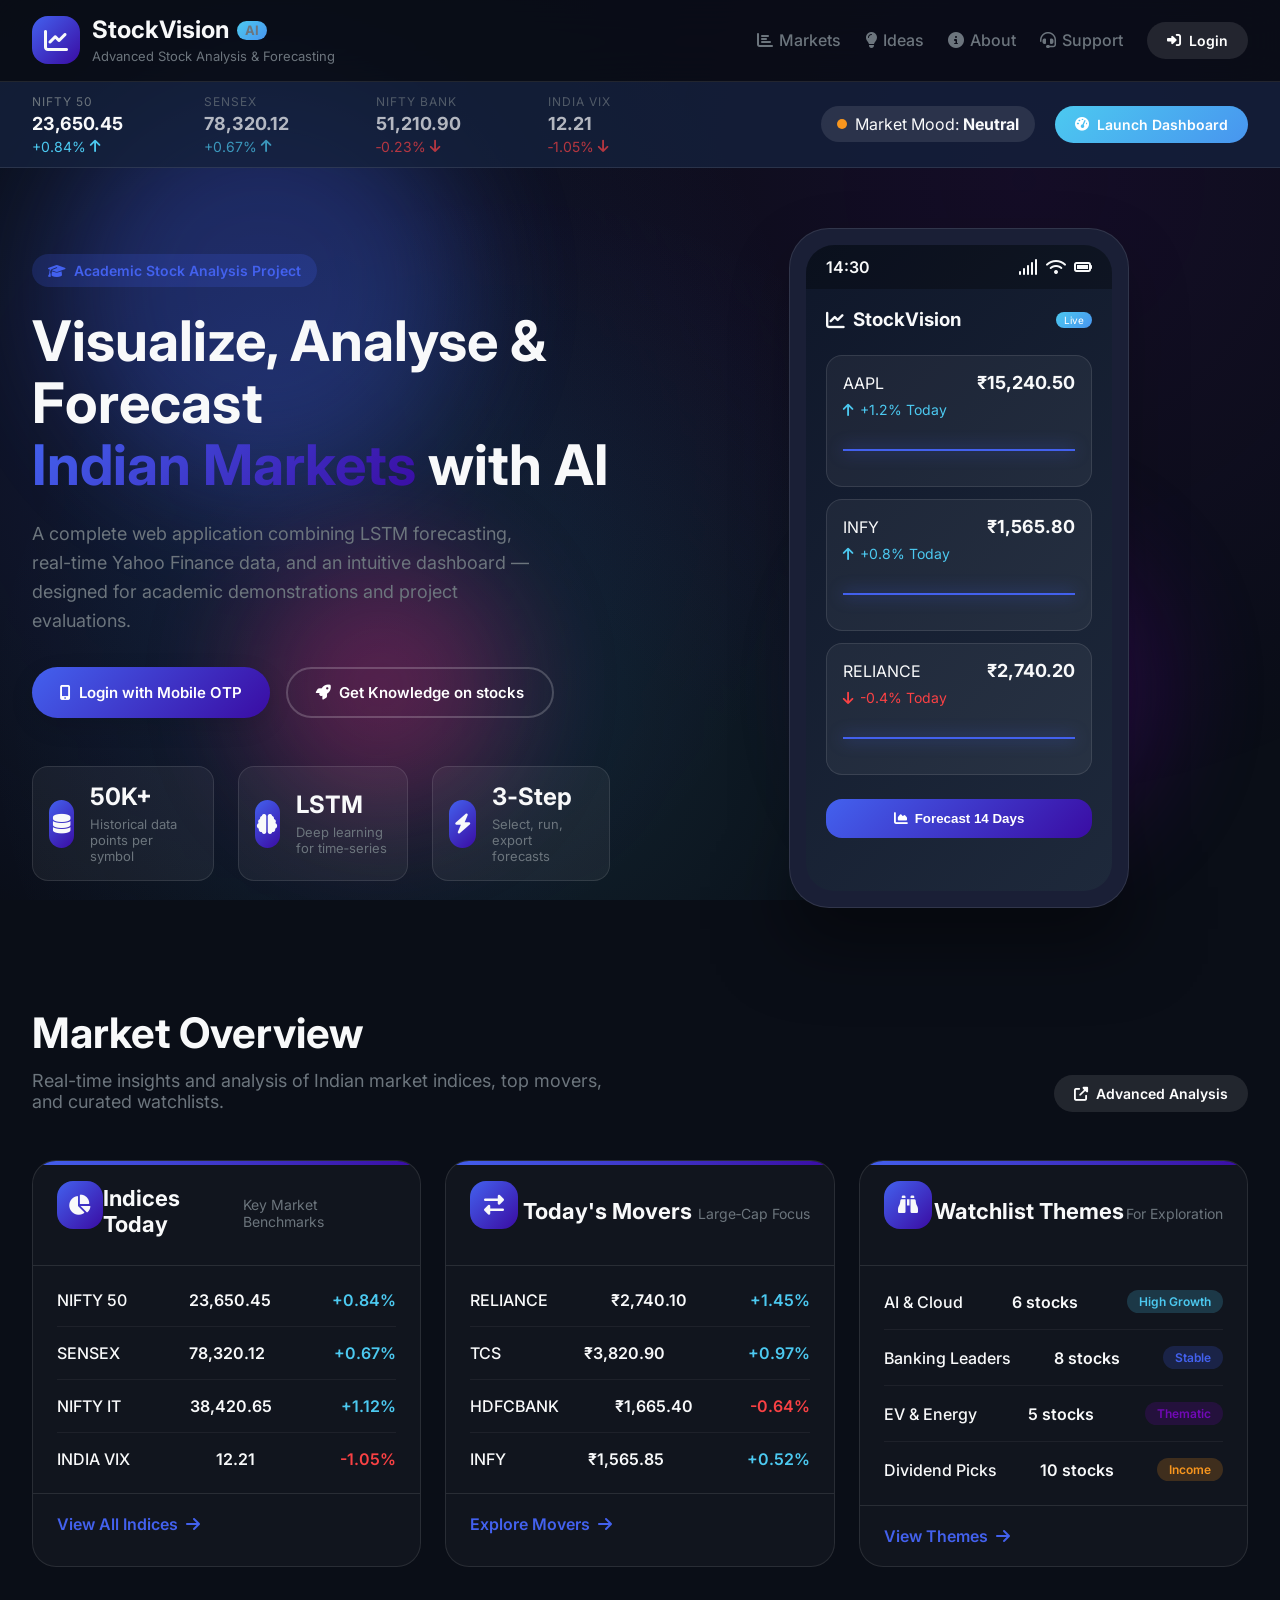
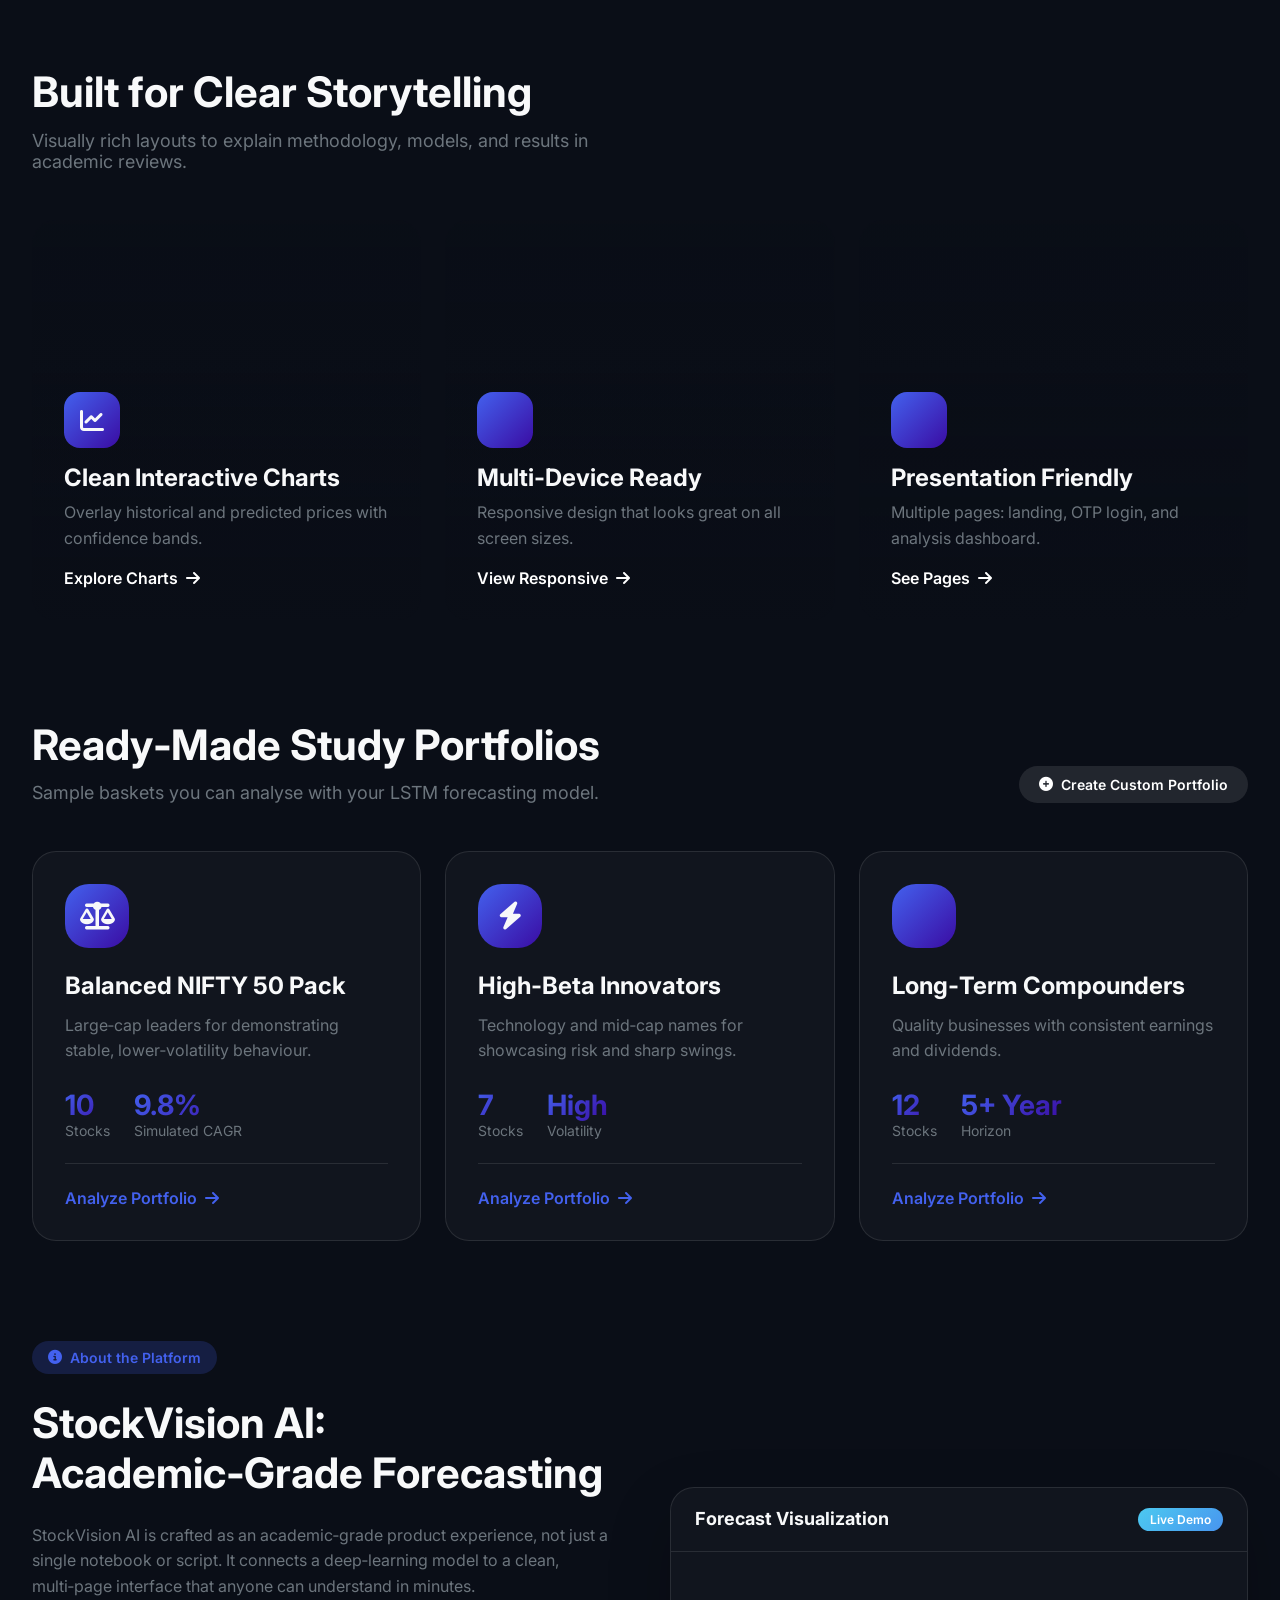
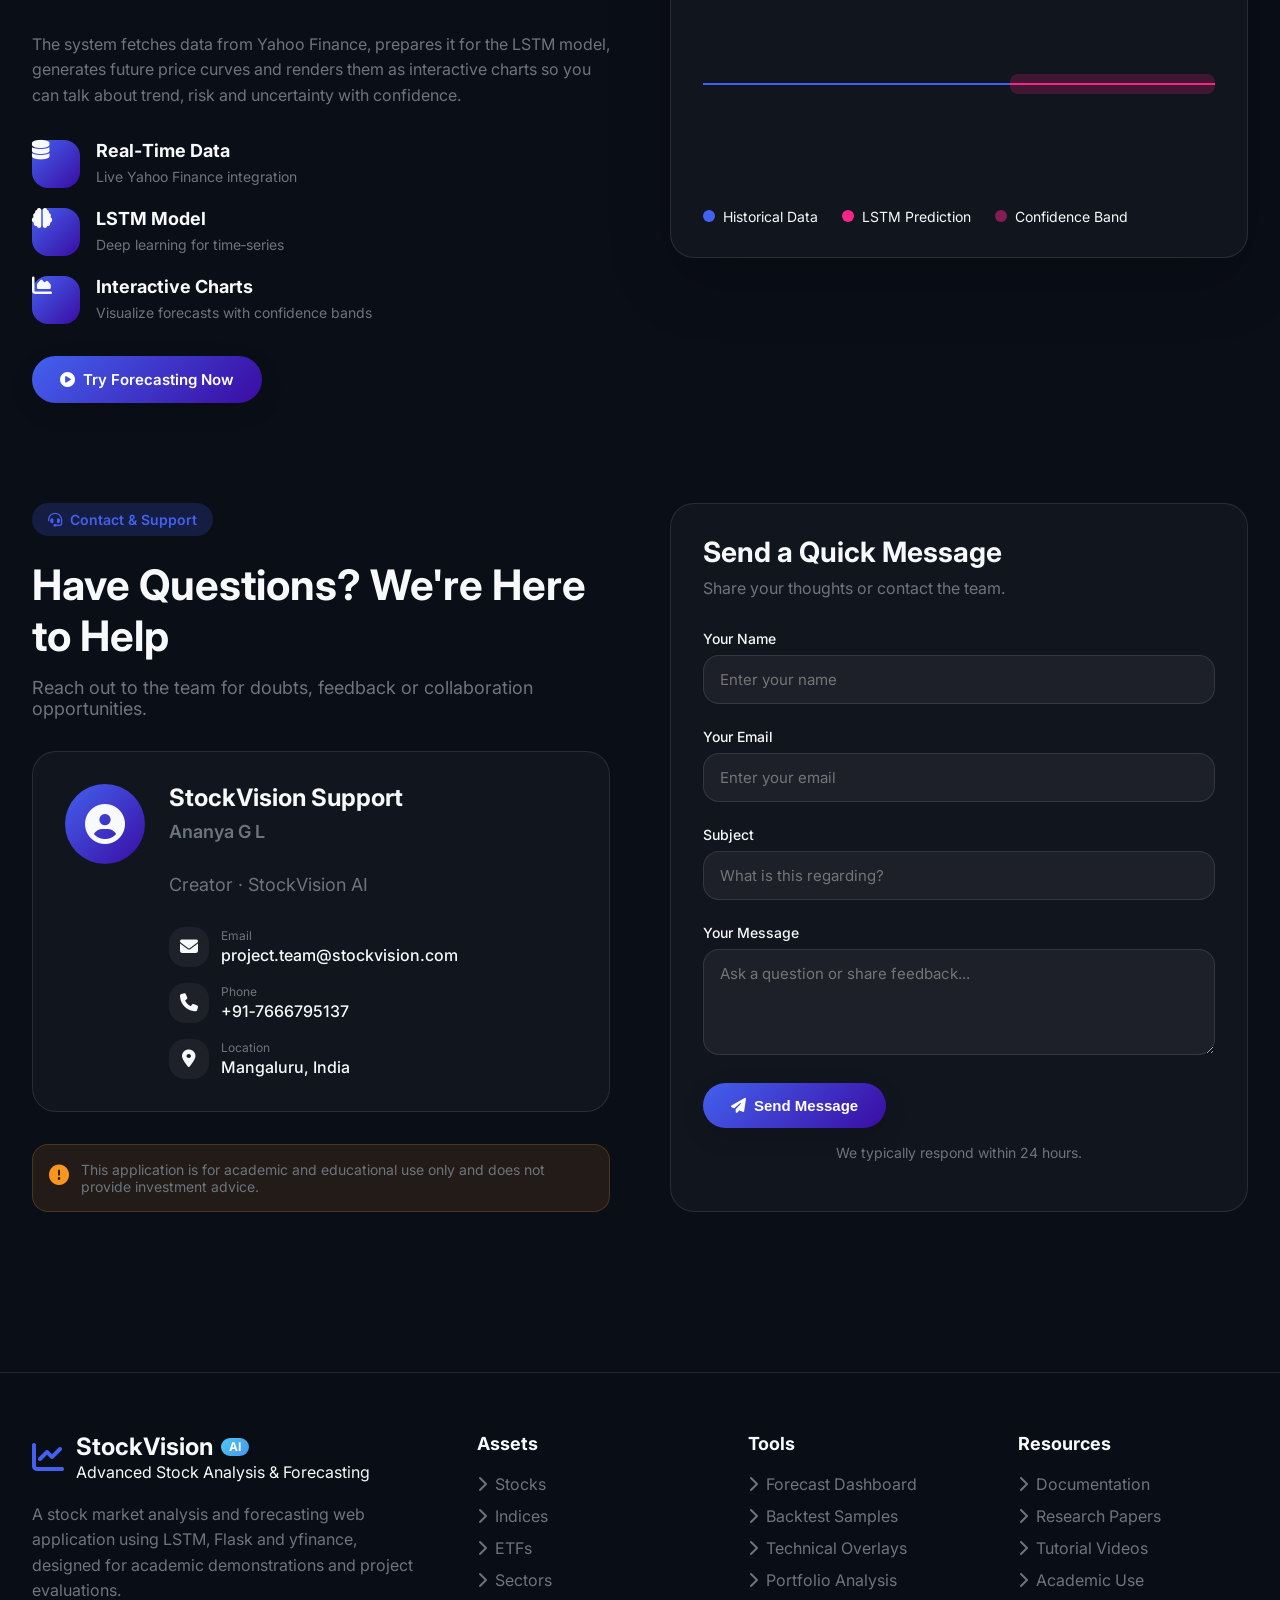
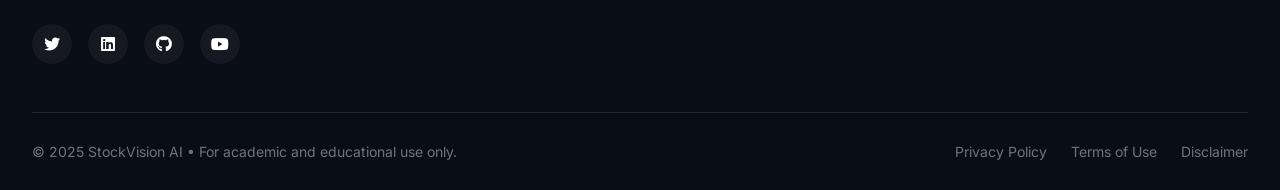
==== frontend/index.html @ eb1fe4b3 "initial commit" ====
<!DOCTYPE html>
<html lang="en">
<head>
  <meta charset="UTF-8" />
  <title>StockVision AI – Advanced Stock Analysis Platform</title>
  <meta name="viewport" content="width=device-width, initial-scale=1.0" />
  <link rel="stylesheet" href="style.css" />
  <link rel="stylesheet" href="https://cdnjs.cloudflare.com/ajax/libs/font-awesome/6.4.0/css/all.min.css">
  <link href="https://fonts.googleapis.com/css2?family=Inter:wght@300;400;500;600;700;800&display=swap" rel="stylesheet">
</head>
<body>
  <!-- Animated background elements -->
  <div class="bg-gradient"></div>
  <div class="floating-elements">
    <div class="float-circle circle-1"></div>
    <div class="float-circle circle-2"></div>
    <div class="float-circle circle-3"></div>
  </div>

  <!-- Navbar -->
  <header class="navbar">
    <div class="navbar-inner">
      <div class="nav-brand">
        <div class="nav-logo">
          <i class="fas fa-chart-line"></i>
        </div>
        <div class="nav-brand-text">
          <h1>StockVision<span class="ai-badge">AI</span></h1>
          <span>Advanced Stock Analysis & Forecasting</span>
        </div>
      </div>
      <nav class="nav-links">
        <a href="#markets" class="nav-link"><i class="fas fa-chart-bar"></i> Markets</a>
        <a href="#ideas" class="nav-link"><i class="fas fa-lightbulb"></i> Ideas</a>
        <a href="#about" class="nav-link"><i class="fas fa-info-circle"></i> About</a>
        <a href="#support" class="nav-link"><i class="fas fa-headset"></i> Support</a>
        <a href="login.html" class="btn-login"><i class="fas fa-sign-in-alt"></i> Login</a>
      </nav>
      <button class="mobile-menu-btn">
        <i class="fas fa-bars"></i>
      </button>
    </div>
  </header>

  <!-- Live market data strip -->
  <section class="live-data-strip">
    <div class="live-data-inner">
      <div class="live-ticker">
        <div class="ticker-item active">
          <span class="ticker-label">NIFTY 50</span>
          <span class="ticker-value">23,650.45</span>
          <span class="ticker-change up">+0.84% <i class="fas fa-arrow-up"></i></span>
        </div>
        <div class="ticker-item">
          <span class="ticker-label">SENSEX</span>
          <span class="ticker-value">78,320.12</span>
          <span class="ticker-change up">+0.67% <i class="fas fa-arrow-up"></i></span>
        </div>
        <div class="ticker-item">
          <span class="ticker-label">NIFTY BANK</span>
          <span class="ticker-value">51,210.90</span>
          <span class="ticker-change down">‑0.23% <i class="fas fa-arrow-down"></i></span>
        </div>
        <div class="ticker-item">
          <span class="ticker-label">INDIA VIX</span>
          <span class="ticker-value">12.21</span>
          <span class="ticker-change down">‑1.05% <i class="fas fa-arrow-down"></i></span>
        </div>
      </div>
      <div class="market-mood">
        <div class="mood-indicator">
          <div class="mood-dot"></div>
          <span>Market Mood: <strong>Neutral</strong></span>
        </div>
        <a href="login.html" class="btn-dashboard">
          <i class="fas fa-tachometer-alt"></i> Launch Dashboard
        </a>
      </div>
    </div>
  </section>

  <!-- Hero Section -->
  <main class="landing-container">
    <section class="hero-section">
      <div class="hero-content">
        <div class="hero-badge">
          <i class="fas fa-graduation-cap"></i>
          <span>Academic Stock Analysis Project</span>
        </div>
        <h1 class="hero-title">
          Visualize, Analyse & Forecast
          <span class="gradient-text">Indian Markets</span> with AI
        </h1>
        <p class="hero-description">
          A complete web application combining LSTM forecasting, real-time Yahoo Finance data, and an intuitive dashboard — designed for academic demonstrations and project evaluations.
        </p>
        <div class="hero-actions">
          <a href="login.html" class="btn-primary">
            <i class="fas fa-mobile-alt"></i> Login with Mobile OTP
          </a>
          <a href="knowmore.html" class="btn-outline">
            <i class="fas fa-rocket"></i> Get Knowledge on stocks
          </a>
        </div>
        <div class="hero-stats">
          <div class="stat-card">
            <div class="stat-icon">
              <i class="fas fa-database"></i>
            </div>
            <div class="stat-content">
              <h3>50K+</h3>
              <p>Historical data points per symbol</p>
            </div>
          </div>
          <div class="stat-card">
            <div class="stat-icon">
              <i class="fas fa-brain"></i>
            </div>
            <div class="stat-content">
              <h3>LSTM</h3>
              <p>Deep learning for time‑series</p>
            </div>
          </div>
          <div class="stat-card">
            <div class="stat-icon">
              <i class="fas fa-bolt"></i>
            </div>
            <div class="stat-content">
              <h3>3‑Step</h3>
              <p>Select, run, export forecasts</p>
            </div>
          </div>
        </div>
      </div>
      <div class="hero-visual">
        <div class="device-mockup">
          <div class="device-frame">
            <div class="device-screen">
              <div class="screen-header">
                <div class="screen-time">14:30</div>
                <div class="screen-icons">
                  <i class="fas fa-signal"></i>
                  <i class="fas fa-wifi"></i>
                  <i class="fas fa-battery-full"></i>
                </div>
              </div>
              <div class="screen-content">
                <div class="app-header">
                  <h3><i class="fas fa-chart-line"></i> StockVision</h3>
                  <span class="app-badge">Live</span>
                </div>
                <div class="stock-card">
                  <div class="stock-header">
                    <span>AAPL</span>
                    <span class="stock-price">₹15,240.50</span>
                  </div>
                  <div class="stock-change up">
                    <i class="fas fa-arrow-up"></i> +1.2% Today
                  </div>
                  <div class="stock-chart-mini">
                    <!-- Mini chart placeholder -->
                    <div class="chart-line"></div>
                  </div>
                </div>
                <div class="stock-card">
                  <div class="stock-header">
                    <span>INFY</span>
                    <span class="stock-price">₹1,565.80</span>
                  </div>
                  <div class="stock-change up">
                    <i class="fas fa-arrow-up"></i> +0.8% Today
                  </div>
                  <div class="stock-chart-mini">
                    <!-- Mini chart placeholder -->
                    <div class="chart-line"></div>
                  </div>
                </div>
                <div class="stock-card">
                  <div class="stock-header">
                    <span>RELIANCE</span>
                    <span class="stock-price">₹2,740.20</span>
                  </div>
                  <div class="stock-change down">
                    <i class="fas fa-arrow-down"></i> -0.4% Today
                  </div>
                  <div class="stock-chart-mini">
                    <!-- Mini chart placeholder -->
                    <div class="chart-line"></div>
                  </div>
                </div>
                <div class="screen-footer">
                  <button class="screen-btn">
                    <i class="fas fa-chart-area"></i> Forecast 14 Days
                  </button>
                </div>
              </div>
            </div>
          </div>
          <div class="device-shadow"></div>
        </div>
      </div>
    </section>

    <!-- Market Overview Section -->
    <section class="section" id="markets">
      <div class="section-header">
        <div class="section-title">
          <h2>Market Overview</h2>
          <p>Real-time insights and analysis of Indian market indices, top movers, and curated watchlists.</p>
        </div>
        <a href="login.html" class="btn-section">
          <i class="fas fa-external-link-alt"></i> Advanced Analysis
        </a>
      </div>

      <div class="market-cards-grid">
        <div class="market-card premium">
          <div class="card-header">
            <div class="card-icon">
              <i class="fas fa-chart-pie"></i>
            </div>
            <h3>Indices Today</h3>
            <p>Key Market Benchmarks</p>
          </div>
          <div class="card-body">
            <div class="market-row">
              <div class="market-item">
                <span class="item-label">NIFTY 50</span>
                <span class="item-value">23,650.45</span>
                <span class="item-change up">+0.84%</span>
              </div>
              <div class="market-item">
                <span class="item-label">SENSEX</span>
                <span class="item-value">78,320.12</span>
                <span class="item-change up">+0.67%</span>
              </div>
              <div class="market-item">
                <span class="item-label">NIFTY IT</span>
                <span class="item-value">38,420.65</span>
                <span class="item-change up">+1.12%</span>
              </div>
              <div class="market-item">
                <span class="item-label">INDIA VIX</span>
                <span class="item-value">12.21</span>
                <span class="item-change down">-1.05%</span>
              </div>
            </div>
          </div>
          <div class="card-footer">
            <a href="#">View All Indices <i class="fas fa-arrow-right"></i></a>
          </div>
        </div>

        <div class="market-card premium">
          <div class="card-header">
            <div class="card-icon">
              <i class="fas fa-exchange-alt"></i>
            </div>
            <h3>Today's Movers</h3>
            <p>Large‑Cap Focus</p>
          </div>
          <div class="card-body">
            <div class="market-row">
              <div class="market-item">
                <span class="item-label">RELIANCE</span>
                <span class="item-value">₹2,740.10</span>
                <span class="item-change up">+1.45%</span>
              </div>
              <div class="market-item">
                <span class="item-label">TCS</span>
                <span class="item-value">₹3,820.90</span>
                <span class="item-change up">+0.97%</span>
              </div>
              <div class="market-item">
                <span class="item-label">HDFCBANK</span>
                <span class="item-value">₹1,665.40</span>
                <span class="item-change down">-0.64%</span>
              </div>
              <div class="market-item">
                <span class="item-label">INFY</span>
                <span class="item-value">₹1,565.85</span>
                <span class="item-change up">+0.52%</span>
              </div>
            </div>
          </div>
          <div class="card-footer">
            <a href="#">Explore Movers <i class="fas fa-arrow-right"></i></a>
          </div>
        </div>

        <div class="market-card premium">
          <div class="card-header">
            <div class="card-icon">
              <i class="fas fa-binoculars"></i>
            </div>
            <h3>Watchlist Themes</h3>
            <p>For Exploration</p>
          </div>
          <div class="card-body">
            <div class="market-row">
              <div class="market-item">
                <span class="item-label">AI & Cloud</span>
                <span class="item-value">6 stocks</span>
                <span class="item-tag high-growth">High Growth</span>
              </div>
              <div class="market-item">
                <span class="item-label">Banking Leaders</span>
                <span class="item-value">8 stocks</span>
                <span class="item-tag stable">Stable</span>
              </div>
              <div class="market-item">
                <span class="item-label">EV & Energy</span>
                <span class="item-value">5 stocks</span>
                <span class="item-tag thematic">Thematic</span>
              </div>
              <div class="market-item">
                <span class="item-label">Dividend Picks</span>
                <span class="item-value">10 stocks</span>
                <span class="item-tag income">Income</span>
              </div>
            </div>
          </div>
          <div class="card-footer">
            <a href="#">View Themes <i class="fas fa-arrow-right"></i></a>
          </div>
        </div>
      </div>
    </section>

    <!-- Visual Showcase -->
    <section class="visual-showcase">
      <div class="section-header">
        <div class="section-title">
          <h2>Built for Clear Storytelling</h2>
          <p>Visually rich layouts to explain methodology, models, and results in academic reviews.</p>
        </div>
      </div>

      <div class="visual-grid">
        <div class="visual-item">
          <div class="visual-image img-1">
            <div class="visual-overlay">
              <div class="visual-icon">
                <i class="fas fa-chart-line"></i>
              </div>
              <h3>Clean Interactive Charts</h3>
              <p>Overlay historical and predicted prices with confidence bands.</p>
              <a href="#" class="visual-link">Explore Charts <i class="fas fa-arrow-right"></i></a>
            </div>
          </div>
        </div>

        <div class="visual-item">
          <div class="visual-image img-2">
            <div class="visual-overlay">
              <div class="visual-icon">
                <i class="fas fa-laptop-mobile"></i>
              </div>
              <h3>Multi‑Device Ready</h3>
              <p>Responsive design that looks great on all screen sizes.</p>
              <a href="#" class="visual-link">View Responsive <i class="fas fa-arrow-right"></i></a>
            </div>
          </div>
        </div>

        <div class="visual-item">
          <div class="visual-image img-3">
            <div class="visual-overlay">
              <div class="visual-icon">
                <i class="fas fa-presentation"></i>
              </div>
              <h3>Presentation Friendly</h3>
              <p>Multiple pages: landing, OTP login, and analysis dashboard.</p>
              <a href="#" class="visual-link">See Pages <i class="fas fa-arrow-right"></i></a>
            </div>
          </div>
        </div>
      </div>
    </section>

    <!-- Portfolio Ideas -->
    <section class="section portfolio-section" id="ideas">
      <div class="section-header">
        <div class="section-title">
          <h2>Ready‑Made Study Portfolios</h2>
          <p>Sample baskets you can analyse with your LSTM forecasting model.</p>
        </div>
        <a href="portfolio.html" class="btn-section">
          <i class="fas fa-plus-circle"></i> Create Custom Portfolio
        </a>
      </div>

      <div class="portfolio-grid">
        <div class="portfolio-card">
          <div class="portfolio-icon">
            <i class="fas fa-balance-scale"></i>
          </div>
          <h3>Balanced NIFTY 50 Pack</h3>
          <p>Large‑cap leaders for demonstrating stable, lower‑volatility behaviour.</p>
          <div class="portfolio-stats">
            <div class="stat">
              <span class="stat-value">10</span>
              <span class="stat-label">Stocks</span>
            </div>
            <div class="stat">
              <span class="stat-value">9.8%</span>
              <span class="stat-label">Simulated CAGR</span>
            </div>
          </div>
          <a href="#" class="portfolio-link">Analyze Portfolio <i class="fas fa-arrow-right"></i></a>
        </div>

        <div class="portfolio-card">
          <div class="portfolio-icon">
            <i class="fas fa-bolt"></i>
          </div>
          <h3>High‑Beta Innovators</h3>
          <p>Technology and mid‑cap names for showcasing risk and sharp swings.</p>
          <div class="portfolio-stats">
            <div class="stat">
              <span class="stat-value">7</span>
              <span class="stat-label">Stocks</span>
            </div>
            <div class="stat">
              <span class="stat-value">High</span>
              <span class="stat-label">Volatility</span>
            </div>
          </div>
          <a href="#" class="portfolio-link">Analyze Portfolio <i class="fas fa-arrow-right"></i></a>
        </div>

        <div class="portfolio-card">
          <div class="portfolio-icon">
            <i class="fas fa-chart-network"></i>
          </div>
          <h3>Long‑Term Compounders</h3>
          <p>Quality businesses with consistent earnings and dividends.</p>
          <div class="portfolio-stats">
            <div class="stat">
              <span class="stat-value">12</span>
              <span class="stat-label">Stocks</span>
            </div>
            <div class="stat">
              <span class="stat-value">5+ Year</span>
              <span class="stat-label">Horizon</span>
            </div>
          </div>
          <a href="#" class="portfolio-link">Analyze Portfolio <i class="fas fa-arrow-right"></i></a>
        </div>
      </div>
    </section>

    <!-- About Section -->
    <section class="about-section" id="about">
      <div class="about-container">
        <div class="about-content">
          <div class="section-badge">
            <i class="fas fa-info-circle"></i> About the Platform
          </div>
          <h2>StockVision AI: Academic‑Grade Forecasting</h2>
          <p class="about-description">
            StockVision AI is crafted as an academic‑grade product experience, not just a single notebook or script.
            It connects a deep‑learning model to a clean, multi‑page interface that anyone can understand in minutes.
          </p>
          <p>
            The system fetches data from Yahoo Finance, prepares it for the LSTM model, generates future price curves
            and renders them as interactive charts so you can talk about trend, risk and uncertainty with confidence.
          </p>
          <div class="about-features">
            <div class="feature">
              <i class="fas fa-database feature-icon"></i>
              <div class="feature-text">
                <h4>Real‑Time Data</h4>
                <p>Live Yahoo Finance integration</p>
              </div>
            </div>
            <div class="feature">
              <i class="fas fa-brain feature-icon"></i>
              <div class="feature-text">
                <h4>LSTM Model</h4>
                <p>Deep learning for time‑series</p>
              </div>
            </div>
            <div class="feature">
              <i class="fas fa-chart-area feature-icon"></i>
              <div class="feature-text">
                <h4>Interactive Charts</h4>
                <p>Visualize forecasts with confidence bands</p>
              </div>
            </div>
          </div>
          <a href="dashboard.html" class="btn-primary">
            <i class="fas fa-play-circle"></i> Try Forecasting Now
          </a>
        </div>
        <div class="about-visual">
          <div class="visual-card">
            <div class="card-header">
              <h4>Forecast Visualization</h4>
              <span class="card-badge">Live Demo</span>
            </div>
            <div class="card-content">
              <div class="chart-placeholder">
                <div class="chart-line-main"></div>
                <div class="chart-line-prediction"></div>
                <div class="chart-confidence-band"></div>
              </div>
              <div class="chart-legend">
                <div class="legend-item">
                  <span class="legend-dot historical"></span>
                  <span>Historical Data</span>
                </div>
                <div class="legend-item">
                  <span class="legend-dot predicted"></span>
                  <span>LSTM Prediction</span>
                </div>
                <div class="legend-item">
                  <span class="legend-dot confidence"></span>
                  <span>Confidence Band</span>
                </div>
              </div>
            </div>
          </div>
        </div>
      </div>
    </section>

    <!-- Contact & Support -->
    <section class="contact-section" id="support">
      <div class="contact-container">
        <div class="contact-info">
          <div class="section-badge">
            <i class="fas fa-headset"></i> Contact & Support
          </div>
          <h2>Have Questions? We're Here to Help</h2>
          <p>Reach out to the team for doubts, feedback or collaboration opportunities.</p>
          
          <div class="contact-card">
            <div class="contact-avatar">
              <i class="fas fa-user-circle"></i>
            </div>
            <div class="contact-details">
              <h3>StockVision Support</h3>
              <p class="contact-name">Ananya G L</p>
              <p class="contact-role">Creator · StockVision AI</p>
              
              <div class="contact-methods">
                <div class="method">
                  <i class="fas fa-envelope"></i>
                  <div>
                    <span class="method-label">Email</span>
                    <span class="method-value">project.team@stockvision.com</span>
                  </div>
                </div>
                <div class="method">
                  <i class="fas fa-phone"></i>
                  <div>
                    <span class="method-label">Phone</span>
                    <span class="method-value">+91‑7666795137</span>
                  </div>
                </div>
                <div class="method">
                  <i class="fas fa-map-marker-alt"></i>
                  <div>
                    <span class="method-label">Location</span>
                    <span class="method-value">Mangaluru, India</span>
                  </div>
                </div>
              </div>
            </div>
          </div>
          
          <div class="disclaimer">
            <i class="fas fa-exclamation-circle"></i>
            <p>This application is for academic and educational use only and does not provide investment advice.</p>
          </div>
        </div>
        
        <div class="contact-form">
          <div class="form-header">
            <h3>Send a Quick Message</h3>
            <p>Share your thoughts or contact the team.</p>
          </div>
          
          <!-- Formspree Contact Form - -->
          <form action="https://formspree.io/f/mjknjawj" method="POST" id="contactForm">
            <!-- Hidden Formspree fields for better control -->
            <input type="hidden" name="_subject" value="New Message from StockVision AI Website">
            <input type="hidden" name="_replyto" id="replyto-field">
            <input type="text" name="_gotcha" style="display:none">
            
            <div class="form-group">
              <label for="name">Your Name</label>
              <input type="text" id="name" name="name" placeholder="Enter your name" required>
            </div>
            
            <div class="form-group">
              <label for="email">Your Email</label>
              <input type="email" id="email" name="email" placeholder="Enter your email" required>
            </div>
            
            <div class="form-group">
              <label for="subject">Subject</label>
              <input type="text" id="subject" name="_subject" placeholder="What is this regarding?" required>
            </div>
            
            <div class="form-group">
              <label for="message">Your Message</label>
              <textarea id="message" name="message" rows="4" placeholder="Ask a question or share feedback..." required></textarea>
            </div>
            
            <button type="submit" class="btn-primary">
              <i class="fas fa-paper-plane"></i> Send Message
            </button>
            
            <p class="form-note">We typically respond within 24 hours.</p>
          </form>
        </div>
      </div>
    </section>
  </main>

  <!-- Footer -->
  <footer class="footer">
    <div class="footer-container">
      <div class="footer-main">
        <div class="footer-brand">
          <div class="footer-logo">
            <i class="fas fa-chart-line"></i>
            <div>
              <h3>StockVision<span class="ai-badge">AI</span></h3>
              <p>Advanced Stock Analysis & Forecasting</p>
            </div>
          </div>
          <p class="footer-description">
            A stock market analysis and forecasting web application using LSTM, Flask and yfinance, designed for academic demonstrations and project evaluations.
          </p>
          <div class="footer-social">
            <a href="#"><i class="fab fa-twitter"></i></a>
            <a href="#"><i class="fab fa-linkedin"></i></a>
            <a href="#"><i class="fab fa-github"></i></a>
            <a href="#"><i class="fab fa-youtube"></i></a>
          </div>
        </div>
        
        <div class="footer-links">
          <div class="link-column">
            <h4>Assets</h4>
            <a href="#"><i class="fas fa-chevron-right"></i> Stocks</a>
            <a href="#"><i class="fas fa-chevron-right"></i> Indices</a>
            <a href="#"><i class="fas fa-chevron-right"></i> ETFs</a>
            <a href="#"><i class="fas fa-chevron-right"></i> Sectors</a>
          </div>
          
          <div class="link-column">
            <h4>Tools</h4>
            <a href="dashboard.html"><i class="fas fa-chevron-right"></i> Forecast Dashboard</a>
            <a href="#"><i class="fas fa-chevron-right"></i> Backtest Samples</a>
            <a href="#"><i class="fas fa-chevron-right"></i> Technical Overlays</a>
            <a href="#"><i class="fas fa-chevron-right"></i> Portfolio Analysis</a>
          </div>
          
          <div class="link-column">
            <h4>Resources</h4>
            <a href="#"><i class="fas fa-chevron-right"></i> Documentation</a>
            <a href="#"><i class="fas fa-chevron-right"></i> Research Papers</a>
            <a href="#"><i class="fas fa-chevron-right"></i> Tutorial Videos</a>
            <a href="#"><i class="fas fa-chevron-right"></i> Academic Use</a>
          </div>
        </div>
      </div>
      
      <div class="footer-bottom">
        <div class="copyright">
          <p>© 2025 StockVision AI • For academic and educational use only.</p>
        </div>
        <div class="footer-legal">
          <a href="#">Privacy Policy</a>
          <a href="#">Terms of Use</a>
          <a href="#">Disclaimer</a>
        </div>
      </div>
    </div>
  </footer>

  <script>
    // Formspree integration enhancements
    document.addEventListener('DOMContentLoaded', function() {
      const contactForm = document.getElementById('contactForm');
      
      if (contactForm) {
        // Auto-set replyto field from email input
        const emailInput = contactForm.querySelector('#email');
        const replytoField = contactForm.querySelector('#replyto-field');
        
        if (emailInput && replytoField) {
          emailInput.addEventListener('input', function() {
            replytoField.value = emailInput.value;
          });
        }
        
        // Optional: Add loading state on form submission
        contactForm.addEventListener('submit', function() {
          const submitBtn = contactForm.querySelector('button[type="submit"]');
          if (submitBtn) {
            submitBtn.innerHTML = '<i class="fas fa-spinner fa-spin"></i> Sending...';
            submitBtn.disabled = true;
          }
        });
        
        // Check for Formspree success/error in URL
        const urlParams = new URLSearchParams(window.location.search);
        if (urlParams.has('success')) {
          // Show success message
          const formHeader = document.querySelector('.contact-form .form-header');
          if (formHeader) {
            const successMsg = document.createElement('div');
            successMsg.className = 'success-message';
            successMsg.innerHTML = `
              <div style="background:#d4edda; color:#155724; padding:12px; border-radius:8px; margin-bottom:20px;">
                <i class="fas fa-check-circle"></i> Thank you! Your message has been sent successfully.
              </div>
            `;
            formHeader.parentNode.insertBefore(successMsg, formHeader.nextSibling);
          }
          
          // Clear the form
          contactForm.reset();
          
          // Remove success parameter from URL
          history.replaceState({}, document.title, window.location.pathname);
        }
        
        if (urlParams.has('error')) {
          // Show error message
          const formHeader = document.querySelector('.contact-form .form-header');
          if (formHeader) {
            const errorMsg = document.createElement('div');
            errorMsg.className = 'error-message';
            errorMsg.innerHTML = `
              <div style="background:#f8d7da; color:#721c24; padding:12px; border-radius:8px; margin-bottom:20px;">
                <i class="fas fa-exclamation-triangle"></i> There was an error sending your message. Please try again.
              </div>
            `;
            formHeader.parentNode.insertBefore(errorMsg, formHeader.nextSibling);
          }
        }
      }
      
      // Mobile menu toggle
      const mobileMenuBtn = document.querySelector('.mobile-menu-btn');
      const navLinks = document.querySelector('.nav-links');
      
      if (mobileMenuBtn && navLinks) {
        mobileMenuBtn.addEventListener('click', function() {
          navLinks.classList.toggle('active');
          mobileMenuBtn.querySelector('i').classList.toggle('fa-bars');
          mobileMenuBtn.querySelector('i').classList.toggle('fa-times');
        });
      }
      
      // Live ticker animation
      const tickerItems = document.querySelectorAll('.ticker-item');
      if (tickerItems.length > 0) {
        let currentIndex = 0;
        setInterval(() => {
          tickerItems.forEach(item => item.classList.remove('active'));
          currentIndex = (currentIndex + 1) % tickerItems.length;
          tickerItems[currentIndex].classList.add('active');
        }, 3000);
      }
    });
  </script>
</body>
</html>
---- frontend/style.css ----
:root {
  --primary: #4361ee;
  --primary-dark: #3a56d4;
  --secondary: #7209b7;
  --accent: #f72585;
  --success: #4cc9f0;
  --success-dark: #2a9d8f;
  --danger: #f94144;
  --warning: #f8961e;
  --dark: #14213d;
  --dark-light: #1d3557;
  --light: #f8f9fa;
  --gray: #6c757d;
  --gray-light: #e9ecef;
  --gradient-primary: linear-gradient(135deg, #4361ee, #3a0ca3);
  --gradient-secondary: linear-gradient(135deg, #7209b7, #f72585);
  --gradient-accent: linear-gradient(135deg, #4cc9f0, #4895ef);
  --gradient-dark: linear-gradient(135deg, #14213d, #1d3557);
  --shadow-sm: 0 4px 12px rgba(0, 0, 0, 0.08);
  --shadow-md: 0 8px 24px rgba(0, 0, 0, 0.12);
  --shadow-lg: 0 16px 48px rgba(0, 0, 0, 0.16);
  --shadow-xl: 0 24px 64px rgba(0, 0, 0, 0.2);
  --radius-sm: 8px;
  --radius-md: 16px;
  --radius-lg: 24px;
  --radius-xl: 32px;
  --radius-full: 9999px;
  --transition: all 0.3s cubic-bezier(0.4, 0, 0.2, 1);
  --font-main: 'Inter', -apple-system, BlinkMacSystemFont, 'Segoe UI', sans-serif;
}

* {
  margin: 0;
  padding: 0;
  box-sizing: border-box;
}

html {
  scroll-behavior: smooth;
}

body {
  font-family: var(--font-main);
  background-color: #0a0e17;
  color: var(--light);
  overflow-x: hidden;
  position: relative;
}

/* Animated Background Elements */
.bg-gradient {
  position: fixed;
  top: 0;
  left: 0;
  width: 100%;
  height: 100%;
  background: radial-gradient(circle at 20% 50%, rgba(67, 97, 238, 0.15) 0%, transparent 50%),
              radial-gradient(circle at 80% 20%, rgba(114, 9, 183, 0.1) 0%, transparent 50%),
              radial-gradient(circle at 40% 80%, rgba(76, 201, 240, 0.1) 0%, transparent 50%);
  z-index: -2;
}

.floating-elements {
  position: fixed;
  width: 100%;
  height: 100%;
  z-index: -1;
  overflow: hidden;
}

.float-circle {
  position: absolute;
  border-radius: 50%;
  filter: blur(60px);
  opacity: 0.3;
}

.circle-1 {
  width: 400px;
  height: 400px;
  background: var(--primary);
  top: 10%;
  left: 5%;
  animation: float 20s infinite ease-in-out;
}

.circle-2 {
  width: 300px;
  height: 300px;
  background: var(--secondary);
  top: 60%;
  right: 10%;
  animation: float 25s infinite ease-in-out reverse;
}

.circle-3 {
  width: 250px;
  height: 250px;
  background: var(--accent);
  bottom: 10%;
  left: 20%;
  animation: float 30s infinite ease-in-out;
}

@keyframes float {
  0%, 100% { transform: translate(0, 0) scale(1); }
  33% { transform: translate(30px, -30px) scale(1.05); }
  66% { transform: translate(-20px, 20px) scale(0.95); }
}

/* Typography */
h1, h2, h3, h4, h5, h6 {
  font-weight: 700;
  line-height: 1.2;
}

.gradient-text {
  background: var(--gradient-primary);
  -webkit-background-clip: text;
  background-clip: text;
  color: transparent;
  display: inline-block;
}

/* Buttons */
.btn-primary, .btn-outline, .btn-section, .btn-login, .btn-dashboard {
  display: inline-flex;
  align-items: center;
  justify-content: center;
  gap: 8px;
  padding: 14px 28px;
  border-radius: var(--radius-full);
  font-weight: 600;
  font-size: 15px;
  text-decoration: none;
  transition: var(--transition);
  cursor: pointer;
  border: none;
  outline: none;
}

.btn-primary {
  background: var(--gradient-primary);
  color: white;
  box-shadow: var(--shadow-md);
}

.btn-primary:hover {
  transform: translateY(-3px);
  box-shadow: var(--shadow-lg);
}

.btn-outline {
  background: transparent;
  border: 2px solid rgba(255, 255, 255, 0.2);
  color: white;
}

.btn-outline:hover {
  background: rgba(255, 255, 255, 0.1);
  border-color: rgba(255, 255, 255, 0.3);
  transform: translateY(-3px);
}

.btn-section {
  background: rgba(255, 255, 255, 0.1);
  color: white;
  padding: 10px 20px;
  font-size: 14px;
}

.btn-section:hover {
  background: rgba(255, 255, 255, 0.2);
}

.btn-login {
  background: rgba(255, 255, 255, 0.1);
  color: white;
  padding: 10px 20px;
  font-size: 14px;
}

.btn-login:hover {
  background: rgba(255, 255, 255, 0.2);
}

.btn-dashboard {
  background: var(--gradient-accent);
  color: white;
  padding: 10px 20px;
  font-size: 14px;
}

/* Navbar */
.navbar {
  position: sticky;
  top: 0;
  z-index: 100;
  backdrop-filter: blur(20px);
  background: rgba(10, 14, 23, 0.85);
  border-bottom: 1px solid rgba(255, 255, 255, 0.1);
  padding: 16px 0;
}

.navbar-inner {
  max-width: 1400px;
  margin: 0 auto;
  padding: 0 32px;
  display: flex;
  align-items: center;
  justify-content: space-between;
}

.nav-brand {
  display: flex;
  align-items: center;
  gap: 12px;
}

.nav-logo {
  width: 48px;
  height: 48px;
  border-radius: var(--radius-md);
  background: var(--gradient-primary);
  display: flex;
  align-items: center;
  justify-content: center;
  font-size: 24px;
}

.nav-brand-text h1 {
  font-size: 24px;
  display: flex;
  align-items: center;
  gap: 8px;
}

.ai-badge {
  background: var(--gradient-accent);
  color: white;
  font-size: 12px;
  padding: 2px 8px;
  border-radius: var(--radius-full);
  font-weight: 700;
}

.nav-brand-text span {
  font-size: 13px;
  color: var(--gray);
}

.nav-links {
  display: flex;
  align-items: center;
  gap: 24px;
}

.nav-link {
  color: var(--gray);
  text-decoration: none;
  font-weight: 500;
  display: flex;
  align-items: center;
  gap: 6px;
  transition: var(--transition);
}

.nav-link:hover {
  color: white;
}

.mobile-menu-btn {
  display: none;
  background: none;
  border: none;
  color: white;
  font-size: 24px;
  cursor: pointer;
}

/* Live Data Strip */
.live-data-strip {
  background: rgba(20, 33, 61, 0.8);
  border-bottom: 1px solid rgba(255, 255, 255, 0.1);
  padding: 12px 0;
}

.live-data-inner {
  max-width: 1400px;
  margin: 0 auto;
  padding: 0 32px;
  display: flex;
  justify-content: space-between;
  align-items: center;
}

.live-ticker {
  display: flex;
  gap: 32px;
  overflow: hidden;
}

.ticker-item {
  display: flex;
  flex-direction: column;
  min-width: 140px;
  opacity: 0.7;
  transition: var(--transition);
}

.ticker-item.active {
  opacity: 1;
}

.ticker-label {
  font-size: 12px;
  text-transform: uppercase;
  letter-spacing: 1px;
  color: var(--gray);
}

.ticker-value {
  font-size: 18px;
  font-weight: 700;
  margin: 4px 0;
}

.ticker-change {
  font-size: 14px;
  display: flex;
  align-items: center;
  gap: 4px;
}

.ticker-change.up {
  color: var(--success);
}

.ticker-change.down {
  color: var(--danger);
}

.market-mood {
  display: flex;
  align-items: center;
  gap: 20px;
}

.mood-indicator {
  display: flex;
  align-items: center;
  gap: 8px;
  background: rgba(255, 255, 255, 0.1);
  padding: 8px 16px;
  border-radius: var(--radius-full);
}

.mood-dot {
  width: 10px;
  height: 10px;
  border-radius: 50%;
  background: var(--warning);
  animation: pulse 2s infinite;
}

@keyframes pulse {
  0%, 100% { opacity: 1; }
  50% { opacity: 0.5; }
}

/* Hero Section */
.landing-container {
  max-width: 1400px;
  margin: 0 auto;
  padding: 60px 32px;
}

.hero-section {
  display: grid;
  grid-template-columns: 1fr 1fr;
  gap: 60px;
  align-items: center;
  margin-bottom: 100px;
}

.hero-badge {
  display: inline-flex;
  align-items: center;
  gap: 8px;
  background: rgba(67, 97, 238, 0.2);
  color: var(--primary);
  padding: 8px 16px;
  border-radius: var(--radius-full);
  font-size: 14px;
  font-weight: 600;
  margin-bottom: 24px;
}

.hero-title {
  font-size: 56px;
  line-height: 1.1;
  margin-bottom: 24px;
}

.hero-description {
  font-size: 18px;
  line-height: 1.6;
  color: var(--gray);
  margin-bottom: 32px;
  max-width: 90%;
}

.hero-actions {
  display: flex;
  gap: 16px;
  margin-bottom: 48px;
}

.hero-stats {
  display: flex;
  gap: 24px;
}

.stat-card {
  display: flex;
  align-items: center;
  gap: 16px;
  background: rgba(255, 255, 255, 0.05);
  padding: 16px;
  border-radius: var(--radius-md);
  border: 1px solid rgba(255, 255, 255, 0.1);
  transition: var(--transition);
}

.stat-card:hover {
  background: rgba(255, 255, 255, 0.1);
  transform: translateY(-5px);
}

.stat-icon {
  width: 48px;
  height: 48px;
  border-radius: var(--radius-md);
  background: var(--gradient-primary);
  display: flex;
  align-items: center;
  justify-content: center;
  font-size: 20px;
}

.stat-content h3 {
  font-size: 24px;
  margin-bottom: 4px;
}

.stat-content p {
  font-size: 13px;
  color: var(--gray);
}

/* Device Mockup */
.hero-visual {
  position: relative;
}

.device-mockup {
  position: relative;
  width: 340px;
  margin: 0 auto;
}

.device-frame {
  position: relative;
  width: 100%;
  height: 680px;
  background: #1a1f36;
  border-radius: 40px;
  padding: 16px;
  box-shadow: var(--shadow-xl);
  border: 1px solid rgba(255, 255, 255, 0.1);
  overflow: hidden;
}

.device-screen {
  width: 100%;
  height: 100%;
  background: linear-gradient(135deg, #0f172a, #1e293b);
  border-radius: 28px;
  overflow: hidden;
}

.screen-header {
  display: flex;
  justify-content: space-between;
  align-items: center;
  padding: 12px 20px;
  background: rgba(0, 0, 0, 0.3);
}

.screen-time {
  font-weight: 600;
}

.screen-icons {
  display: flex;
  gap: 8px;
}

.screen-content {
  padding: 20px;
}

.app-header {
  display: flex;
  justify-content: space-between;
  align-items: center;
  margin-bottom: 24px;
}

.app-header h3 {
  display: flex;
  align-items: center;
  gap: 8px;
}

.app-badge {
  background: var(--gradient-accent);
  color: white;
  font-size: 10px;
  padding: 2px 8px;
  border-radius: var(--radius-full);
}

.stock-card {
  background: rgba(255, 255, 255, 0.05);
  border-radius: var(--radius-md);
  padding: 16px;
  margin-bottom: 12px;
  border: 1px solid rgba(255, 255, 255, 0.1);
}

.stock-header {
  display: flex;
  justify-content: space-between;
  align-items: center;
  margin-bottom: 8px;
}

.stock-price {
  font-weight: 700;
  font-size: 18px;
}

.stock-change {
  display: flex;
  align-items: center;
  gap: 6px;
  font-size: 14px;
  margin-bottom: 12px;
}

.stock-change.up {
  color: var(--success);
}

.stock-change.down {
  color: var(--danger);
}

.stock-chart-mini {
  height: 40px;
  position: relative;
}

.chart-line {
  position: absolute;
  height: 2px;
  background: var(--primary);
  width: 100%;
  top: 50%;
  transform: translateY(-50%);
}

.chart-line::after {
  content: '';
  position: absolute;
  width: 100%;
  height: 100%;
  background: var(--primary);
  filter: blur(8px);
}

.screen-footer {
  margin-top: 24px;
}

.screen-btn {
  width: 100%;
  padding: 12px;
  background: var(--gradient-primary);
  border: none;
  border-radius: var(--radius-md);
  color: white;
  font-weight: 600;
  display: flex;
  align-items: center;
  justify-content: center;
  gap: 8px;
  cursor: pointer;
}

.device-shadow {
  position: absolute;
  width: 100%;
  height: 60px;
  background: rgba(0, 0, 0, 0.4);
  filter: blur(40px);
  bottom: -30px;
  left: 0;
  z-index: -1;
}

/* Section Styles */
.section {
  margin-bottom: 100px;
}

.section-header {
  display: flex;
  justify-content: space-between;
  align-items: flex-end;
  margin-bottom: 48px;
}

.section-title h2 {
  font-size: 42px;
  margin-bottom: 12px;
}

.section-title p {
  font-size: 18px;
  color: var(--gray);
  max-width: 600px;
}

/* Market Cards */
.market-cards-grid {
  display: grid;
  grid-template-columns: repeat(auto-fit, minmax(350px, 1fr));
  gap: 24px;
}

.market-card {
  background: rgba(255, 255, 255, 0.03);
  border-radius: var(--radius-lg);
  border: 1px solid rgba(255, 255, 255, 0.1);
  overflow: hidden;
  transition: var(--transition);
}

.market-card.premium {
  position: relative;
  overflow: hidden;
}

.market-card.premium::before {
  content: '';
  position: absolute;
  top: 0;
  left: 0;
  width: 100%;
  height: 4px;
  background: var(--gradient-primary);
}

.market-card:hover {
  transform: translateY(-10px);
  box-shadow: var(--shadow-xl);
  border-color: rgba(255, 255, 255, 0.2);
}

.card-header {
  padding: 24px;
  border-bottom: 1px solid rgba(255, 255, 255, 0.1);
}

.card-icon {
  width: 48px;
  height: 48px;
  border-radius: var(--radius-md);
  background: var(--gradient-primary);
  display: flex;
  align-items: center;
  justify-content: center;
  font-size: 20px;
  margin-bottom: 16px;
}

.card-header h3 {
  font-size: 22px;
  margin-bottom: 4px;
}

.card-header p {
  color: var(--gray);
  font-size: 14px;
}

.card-body {
  padding: 24px;
}

.market-row {
  display: flex;
  flex-direction: column;
  gap: 16px;
}

.market-item {
  display: flex;
  justify-content: space-between;
  align-items: center;
  padding-bottom: 16px;
  border-bottom: 1px solid rgba(255, 255, 255, 0.05);
}

.market-item:last-child {
  border-bottom: none;
  padding-bottom: 0;
}

.item-label {
  font-weight: 500;
}

.item-value {
  font-weight: 600;
}

.item-change.up {
  color: var(--success);
  font-weight: 600;
}

.item-change.down {
  color: var(--danger);
  font-weight: 600;
}

.item-tag {
  font-size: 12px;
  padding: 4px 12px;
  border-radius: var(--radius-full);
  font-weight: 600;
}

.item-tag.high-growth {
  background: rgba(76, 201, 240, 0.2);
  color: var(--success);
}

.item-tag.stable {
  background: rgba(67, 97, 238, 0.2);
  color: var(--primary);
}

.item-tag.thematic {
  background: rgba(114, 9, 183, 0.2);
  color: var(--secondary);
}

.item-tag.income {
  background: rgba(248, 150, 30, 0.2);
  color: var(--warning);
}

.card-footer {
  padding: 20px 24px;
  border-top: 1px solid rgba(255, 255, 255, 0.1);
}

.card-footer a {
  color: var(--primary);
  text-decoration: none;
  font-weight: 600;
  display: flex;
  align-items: center;
  gap: 8px;
  transition: var(--transition);
}

.card-footer a:hover {
  gap: 12px;
}

/* Visual Showcase */
.visual-showcase {
  margin-bottom: 100px;
}

.visual-grid {
  display: grid;
  grid-template-columns: repeat(auto-fit, minmax(350px, 1fr));
  gap: 24px;
}

.visual-item {
  height: 400px;
  border-radius: var(--radius-lg);
  overflow: hidden;
  position: relative;
  transition: var(--transition);
}

.visual-item:hover {
  transform: translateY(-10px);
}

.visual-image {
  width: 100%;
  height: 100%;
  background-size: cover;
  background-position: center;
  position: relative;
}

.img-1 {
  background-image: linear-gradient(rgba(10, 14, 23, 0.7), rgba(10, 14, 23, 0.9)), 
                    url('https://images.unsplash.com/photo-1611974789855-9c2a0a7236a3?ixlib=rb-4.0.3&ixid=M3wxMjA3fDB8MHxwaG90by1wYWdlfHx8fGVufDB8fHx8fA%3D%3D&auto=format&fit=crop&w=2070&q=80');
}

.img-2 {
  background-image: linear-gradient(rgba(10, 14, 23, 0.7), rgba(10, 14, 23, 0.9)), 
                    url('https://images.unsplash.com/photo-1558618666-fcd25c85cd64?ixlib=rb-4.0.3&ixid=M3wxMjA3fDB8MHxwaG90by1wYWdlfHx8fGVufDB8fHx8fA%3D%3D&auto=format&fit=crop&w=2070&q=80');
}

.img-3 {
  background-image: linear-gradient(rgba(10, 14, 23, 0.7), rgba(10, 14, 23, 0.9)), 
                    url('https://images.unsplash.com/photo-1497366216548-37526070297c?ixlib=rb-4.0.3&ixid=M3wxMjA3fDB8MHxwaG90by1wYWdlfHx8fGVufDB8fHx8fA%3D%3D&auto=format&fit=crop&w=2069&q=80');
}

.visual-overlay {
  position: absolute;
  bottom: 0;
  left: 0;
  right: 0;
  padding: 32px;
  background: linear-gradient(transparent, rgba(10, 14, 23, 0.9));
}

.visual-icon {
  width: 56px;
  height: 56px;
  border-radius: var(--radius-md);
  background: var(--gradient-primary);
  display: flex;
  align-items: center;
  justify-content: center;
  font-size: 24px;
  margin-bottom: 16px;
}

.visual-overlay h3 {
  font-size: 24px;
  margin-bottom: 8px;
}

.visual-overlay p {
  color: var(--gray);
  margin-bottom: 16px;
  line-height: 1.6;
}

.visual-link {
  color: white;
  text-decoration: none;
  font-weight: 600;
  display: flex;
  align-items: center;
  gap: 8px;
  transition: var(--transition);
}

.visual-link:hover {
  gap: 12px;
}

/* Portfolio Section */
.portfolio-section {
  margin-bottom: 100px;
}

.portfolio-grid {
  display: grid;
  grid-template-columns: repeat(auto-fit, minmax(350px, 1fr));
  gap: 24px;
}

.portfolio-card {
  background: rgba(255, 255, 255, 0.03);
  border-radius: var(--radius-lg);
  border: 1px solid rgba(255, 255, 255, 0.1);
  padding: 32px;
  transition: var(--transition);
}

.portfolio-card:hover {
  transform: translateY(-10px);
  background: rgba(255, 255, 255, 0.05);
  border-color: rgba(255, 255, 255, 0.2);
  box-shadow: var(--shadow-xl);
}

.portfolio-icon {
  width: 64px;
  height: 64px;
  border-radius: var(--radius-lg);
  background: var(--gradient-primary);
  display: flex;
  align-items: center;
  justify-content: center;
  font-size: 28px;
  margin-bottom: 24px;
}

.portfolio-card h3 {
  font-size: 24px;
  margin-bottom: 12px;
}

.portfolio-card p {
  color: var(--gray);
  line-height: 1.6;
  margin-bottom: 24px;
}

.portfolio-stats {
  display: flex;
  gap: 24px;
  margin-bottom: 24px;
  padding-bottom: 24px;
  border-bottom: 1px solid rgba(255, 255, 255, 0.1);
}

.stat {
  display: flex;
  flex-direction: column;
}

.stat-value {
  font-size: 28px;
  font-weight: 700;
  background: var(--gradient-primary);
  -webkit-background-clip: text;
  background-clip: text;
  color: transparent;
}

.stat-label {
  font-size: 14px;
  color: var(--gray);
}

.portfolio-link {
  color: var(--primary);
  text-decoration: none;
  font-weight: 600;
  display: flex;
  align-items: center;
  gap: 8px;
  transition: var(--transition);
}

.portfolio-link:hover {
  gap: 12px;
}

/* About Section */
.about-section {
  margin-bottom: 100px;
}

.about-container {
  display: grid;
  grid-template-columns: 1fr 1fr;
  gap: 60px;
  align-items: center;
}

.section-badge {
  display: inline-flex;
  align-items: center;
  gap: 8px;
  background: rgba(67, 97, 238, 0.2);
  color: var(--primary);
  padding: 8px 16px;
  border-radius: var(--radius-full);
  font-size: 14px;
  font-weight: 600;
  margin-bottom: 24px;
}

.about-content h2 {
  font-size: 42px;
  margin-bottom: 24px;
  line-height: 1.2;
}

.about-description {
  font-size: 18px;
  line-height: 1.6;
  color: var(--gray);
  margin-bottom: 24px;
}

.about-content p {
  font-size: 16px;
  line-height: 1.6;
  color: var(--gray);
  margin-bottom: 32px;
}

.about-features {
  display: flex;
  flex-direction: column;
  gap: 20px;
  margin-bottom: 32px;
}

.feature {
  display: flex;
  align-items: center;
  gap: 16px;
}

.feature-icon {
  width: 48px;
  height: 48px;
  border-radius: var(--radius-md);
  background: var(--gradient-primary);
  display: flex;
  align-items: center;
  justify-content: center;
  font-size: 20px;
}

.feature-text h4 {
  font-size: 18px;
  margin-bottom: 4px;
}

.feature-text p {
  font-size: 14px;
  color: var(--gray);
  margin: 0;
}

.visual-card {
  background: rgba(255, 255, 255, 0.03);
  border-radius: var(--radius-lg);
  border: 1px solid rgba(255, 255, 255, 0.1);
  overflow: hidden;
  box-shadow: var(--shadow-xl);
}

.card-header {
  display: flex;
  justify-content: space-between;
  align-items: center;
  padding: 20px 24px;
  border-bottom: 1px solid rgba(255, 255, 255, 0.1);
}

.card-header h4 {
  font-size: 18px;
}

.card-badge {
  background: var(--gradient-accent);
  color: white;
  font-size: 12px;
  padding: 4px 12px;
  border-radius: var(--radius-full);
  font-weight: 600;
}

.card-content {
  padding: 32px;
}

.chart-placeholder {
  height: 200px;
  position: relative;
  margin-bottom: 24px;
}

.chart-line-main {
  position: absolute;
  width: 100%;
  height: 2px;
  background: var(--primary);
  top: 50%;
  transform: translateY(-50%);
}

.chart-line-prediction {
  position: absolute;
  width: 40%;
  height: 2px;
  background: var(--accent);
  top: 50%;
  right: 0;
  transform: translateY(-50%);
}

.chart-confidence-band {
  position: absolute;
  width: 40%;
  height: 20px;
  background: rgba(247, 37, 133, 0.2);
  top: 50%;
  right: 0;
  transform: translateY(-50%);
  border-radius: var(--radius-sm);
}

.chart-legend {
  display: flex;
  gap: 24px;
}

.legend-item {
  display: flex;
  align-items: center;
  gap: 8px;
  font-size: 14px;
}

.legend-dot {
  width: 12px;
  height: 12px;
  border-radius: 50%;
}

.legend-dot.historical {
  background: var(--primary);
}

.legend-dot.predicted {
  background: var(--accent);
}

.legend-dot.confidence {
  background: rgba(247, 37, 133, 0.5);
}

/* Contact Section */
.contact-section {
  margin-bottom: 100px;
}

.contact-container {
  display: grid;
  grid-template-columns: 1fr 1fr;
  gap: 60px;
}

.contact-info h2 {
  font-size: 42px;
  margin-bottom: 16px;
}

.contact-info p {
  font-size: 18px;
  color: var(--gray);
  margin-bottom: 32px;
}

.contact-card {
  background: rgba(255, 255, 255, 0.03);
  border-radius: var(--radius-lg);
  border: 1px solid rgba(255, 255, 255, 0.1);
  padding: 32px;
  margin-bottom: 32px;
  display: flex;
  gap: 24px;
}

.contact-avatar {
  width: 80px;
  height: 80px;
  border-radius: 50%;
  background: var(--gradient-primary);
  display: flex;
  align-items: center;
  justify-content: center;
  font-size: 40px;
}

.contact-details h3 {
  font-size: 24px;
  margin-bottom: 8px;
}

.contact-name {
  font-size: 18px;
  font-weight: 600;
  margin-bottom: 4px;
}

.contact-role {
  font-size: 14px;
  color: var(--gray);
  margin-bottom: 24px;
}

.contact-methods {
  display: flex;
  flex-direction: column;
  gap: 16px;
}

.method {
  display: flex;
  align-items: center;
  gap: 12px;
}

.method i {
  width: 40px;
  height: 40px;
  border-radius: var(--radius-md);
  background: rgba(255, 255, 255, 0.05);
  display: flex;
  align-items: center;
  justify-content: center;
  font-size: 18px;
}

.method-label {
  display: block;
  font-size: 12px;
  color: var(--gray);
  margin-bottom: 2px;
}

.method-value {
  font-weight: 500;
}

.disclaimer {
  display: flex;
  gap: 12px;
  background: rgba(248, 150, 30, 0.1);
  border: 1px solid rgba(248, 150, 30, 0.2);
  border-radius: var(--radius-md);
  padding: 16px;
}

.disclaimer i {
  color: var(--warning);
  font-size: 20px;
  margin-top: 4px;
}

.disclaimer p {
  font-size: 14px;
  color: var(--gray);
  margin: 0;
}

/* Contact Form */
.contact-form {
  background: rgba(255, 255, 255, 0.03);
  border-radius: var(--radius-lg);
  border: 1px solid rgba(255, 255, 255, 0.1);
  padding: 32px;
}

.form-header {
  margin-bottom: 32px;
}

.form-header h3 {
  font-size: 28px;
  margin-bottom: 8px;
}

.form-header p {
  color: var(--gray);
}

.form-group {
  margin-bottom: 24px;
}

.form-group label {
  display: block;
  font-size: 14px;
  font-weight: 500;
  margin-bottom: 8px;
}

.form-group input,
.form-group textarea {
  width: 100%;
  background: rgba(255, 255, 255, 0.05);
  border: 1px solid rgba(255, 255, 255, 0.1);
  border-radius: var(--radius-md);
  padding: 14px 16px;
  color: white;
  font-family: var(--font-main);
  font-size: 15px;
  transition: var(--transition);
}

.form-group input:focus,
.form-group textarea:focus {
  outline: none;
  border-color: var(--primary);
  background: rgba(255, 255, 255, 0.08);
}

.form-note {
  font-size: 14px;
  color: var(--gray);
  margin-top: 16px;
  text-align: center;
}

/* Footer */
.footer {
  background: rgba(10, 14, 23, 0.95);
  border-top: 1px solid rgba(255, 255, 255, 0.1);
  padding: 60px 0 30px;
}

.footer-container {
  max-width: 1400px;
  margin: 0 auto;
  padding: 0 32px;
}

.footer-main {
  display: grid;
  grid-template-columns: 1fr 2fr;
  gap: 60px;
  margin-bottom: 48px;
}

.footer-brand {
  display: flex;
  flex-direction: column;
  gap: 20px;
}

.footer-logo {
  display: flex;
  align-items: center;
  gap: 12px;
}

.footer-logo i {
  font-size: 32px;
  color: var(--primary);
}

.footer-logo h3 {
  font-size: 24px;
  display: flex;
  align-items: center;
  gap: 8px;
}

.footer-description {
  color: var(--gray);
  line-height: 1.6;
}

.footer-social {
  display: flex;
  gap: 16px;
}

.footer-social a {
  width: 40px;
  height: 40px;
  border-radius: 50%;
  background: rgba(255, 255, 255, 0.05);
  display: flex;
  align-items: center;
  justify-content: center;
  color: white;
  text-decoration: none;
  transition: var(--transition);
}

.footer-social a:hover {
  background: var(--primary);
  transform: translateY(-3px);
}

.footer-links {
  display: grid;
  grid-template-columns: repeat(3, 1fr);
  gap: 40px;
}

.link-column h4 {
  font-size: 18px;
  margin-bottom: 20px;
}

.link-column a {
  display: flex;
  align-items: center;
  gap: 8px;
  color: var(--gray);
  text-decoration: none;
  margin-bottom: 12px;
  transition: var(--transition);
}

.link-column a:hover {
  color: white;
  gap: 12px;
}

.footer-bottom {
  display: flex;
  justify-content: space-between;
  align-items: center;
  padding-top: 30px;
  border-top: 1px solid rgba(255, 255, 255, 0.1);
}

.copyright p {
  color: var(--gray);
  font-size: 14px;
}

.footer-legal {
  display: flex;
  gap: 24px;
}

.footer-legal a {
  color: var(--gray);
  text-decoration: none;
  font-size: 14px;
  transition: var(--transition);
}

.footer-legal a:hover {
  color: white;
}

/* Responsive Styles */
@media (max-width: 1200px) {
  .hero-title {
    font-size: 48px;
  }
  
  .section-title h2 {
    font-size: 36px;
  }
  
  .about-content h2,
  .contact-info h2 {
    font-size: 36px;
  }
}

@media (max-width: 992px) {
  .hero-section {
    grid-template-columns: 1fr;
    gap: 40px;
  }
  
  .hero-visual {
    order: -1;
  }
  
  .about-container,
  .contact-container {
    grid-template-columns: 1fr;
    gap: 40px;
  }
  
  .footer-main {
    grid-template-columns: 1fr;
    gap: 40px;
  }
  
  .market-cards-grid,
  .visual-grid,
  .portfolio-grid {
    grid-template-columns: repeat(auto-fit, minmax(300px, 1fr));
  }
}

@media (max-width: 768px) {
  .navbar-inner {
    padding: 0 20px;
  }
  
  .nav-links {
    display: none;
  }
  
  .mobile-menu-btn {
    display: block;
  }
  
  .live-data-inner {
    flex-direction: column;
    gap: 20px;
    align-items: flex-start;
  }
  
  .hero-title {
    font-size: 36px;
  }
  
  .hero-actions {
    flex-direction: column;
  }
  
  .hero-stats {
    flex-direction: column;
  }
  
  .section-header {
    flex-direction: column;
    align-items: flex-start;
    gap: 20px;
  }
  
  .footer-links {
    grid-template-columns: 1fr;
    gap: 30px;
  }
  
  .footer-bottom {
    flex-direction: column;
    gap: 20px;
    align-items: flex-start;
  }
}

@media (max-width: 576px) {
  .landing-container,
  .navbar-inner,
  .live-data-inner,
  .footer-container {
    padding: 0 16px;
  }
  
  .hero-title {
    font-size: 32px;
  }
  
  .section-title h2 {
    font-size: 28px;
  }
  
  .device-mockup {
    width: 280px;
  }
  
  .device-frame {
    height: 560px;
  }
}
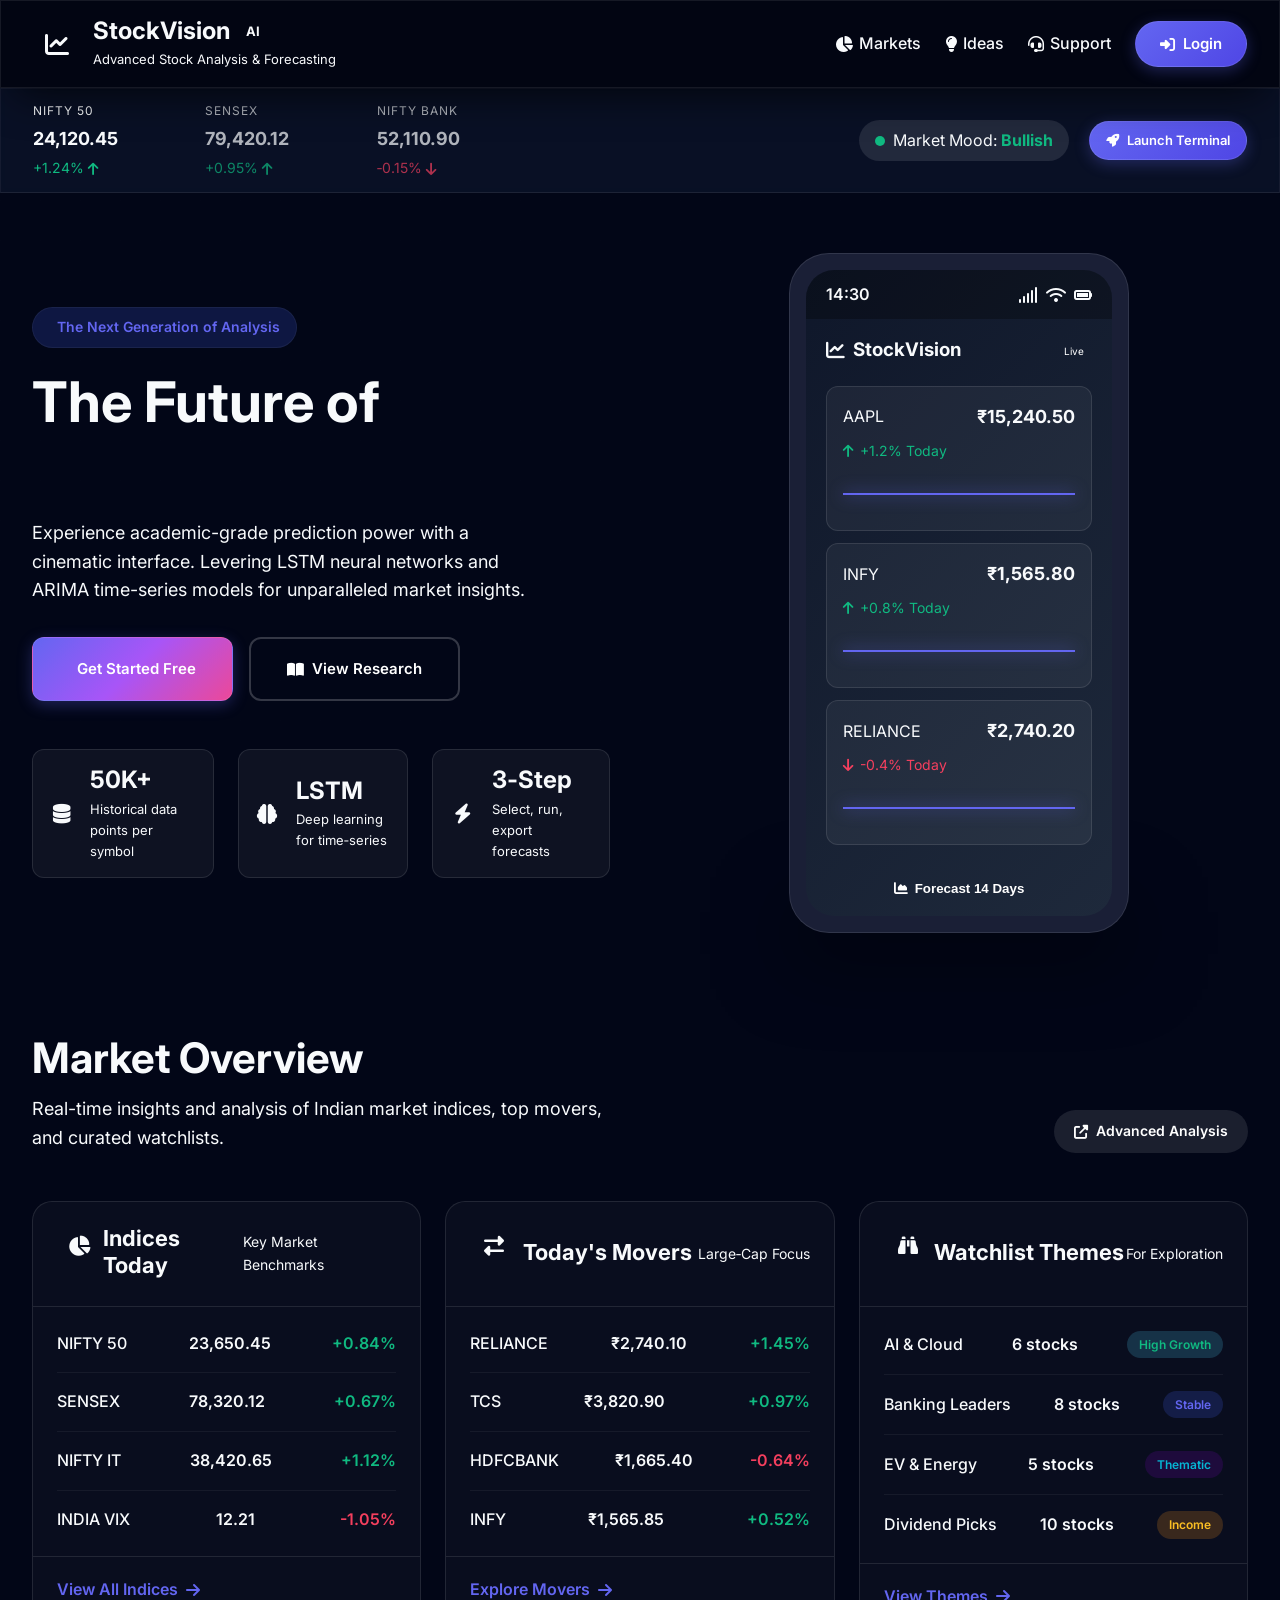
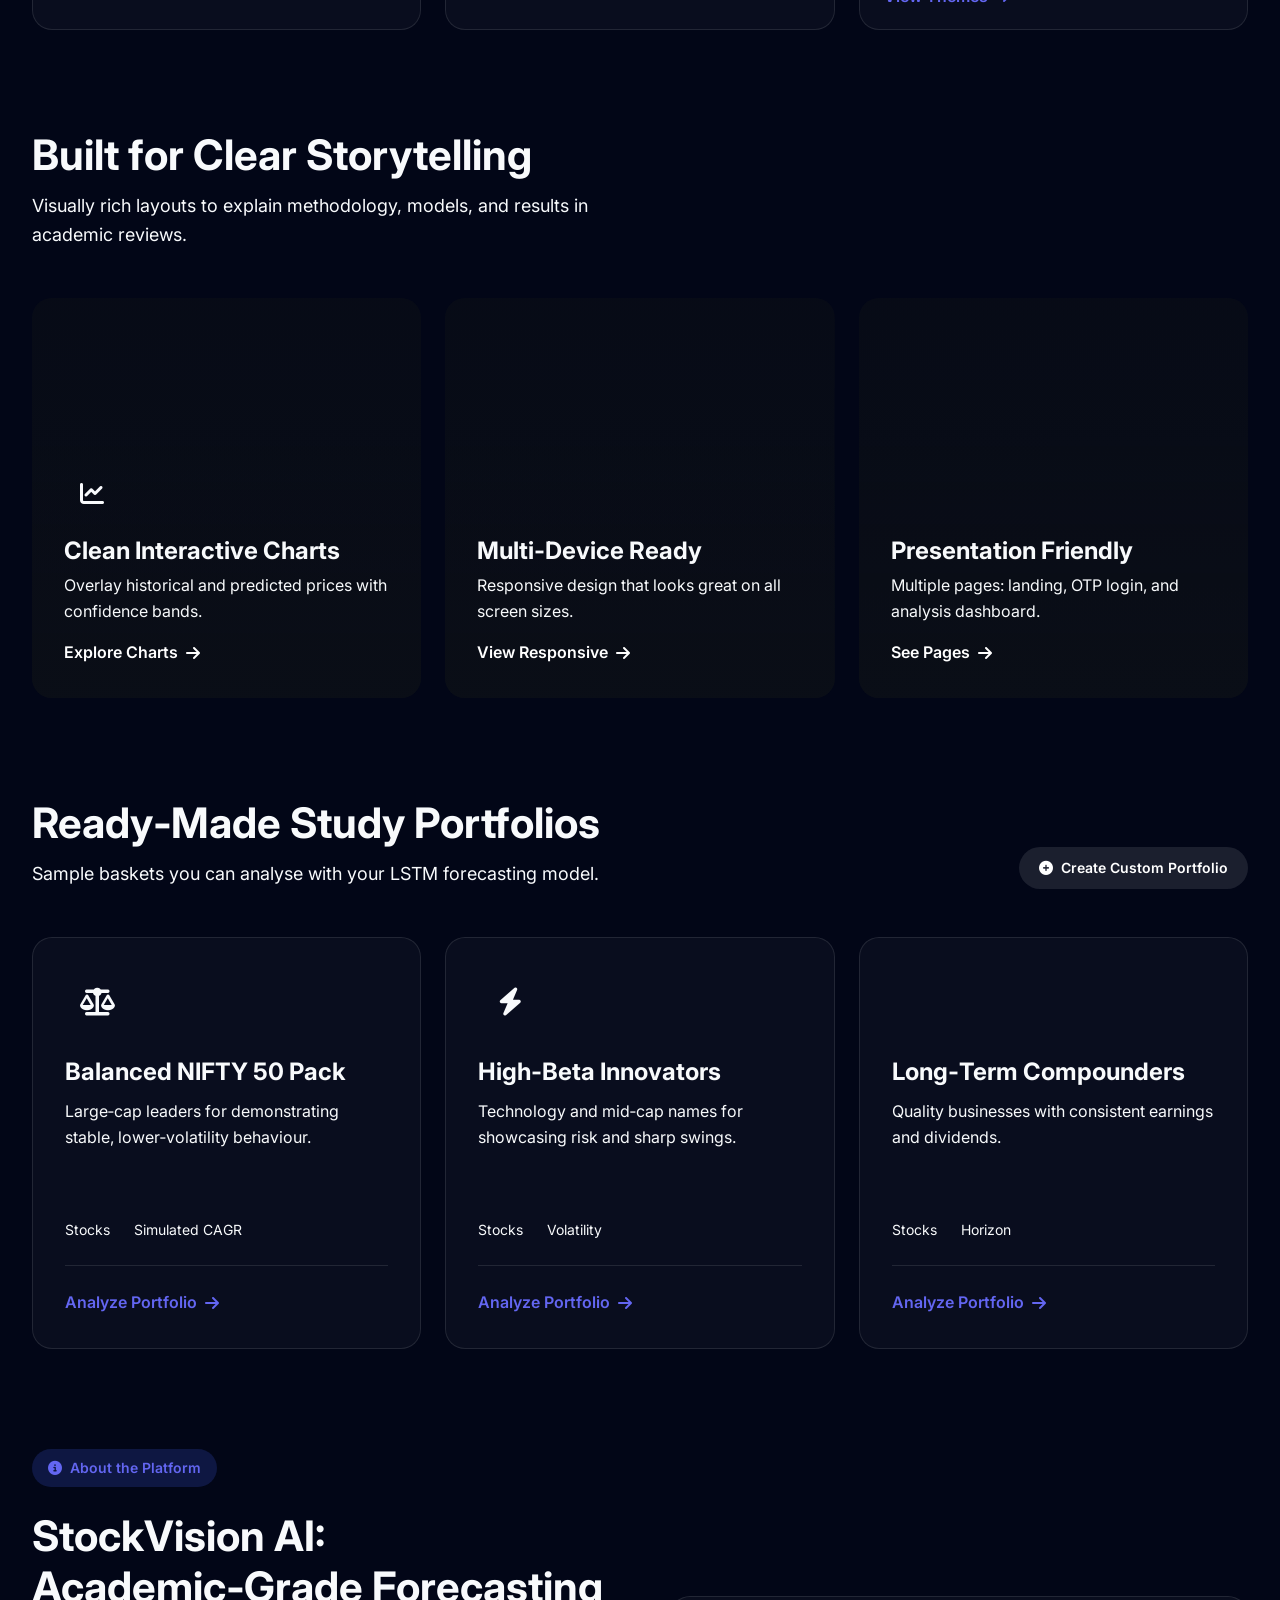
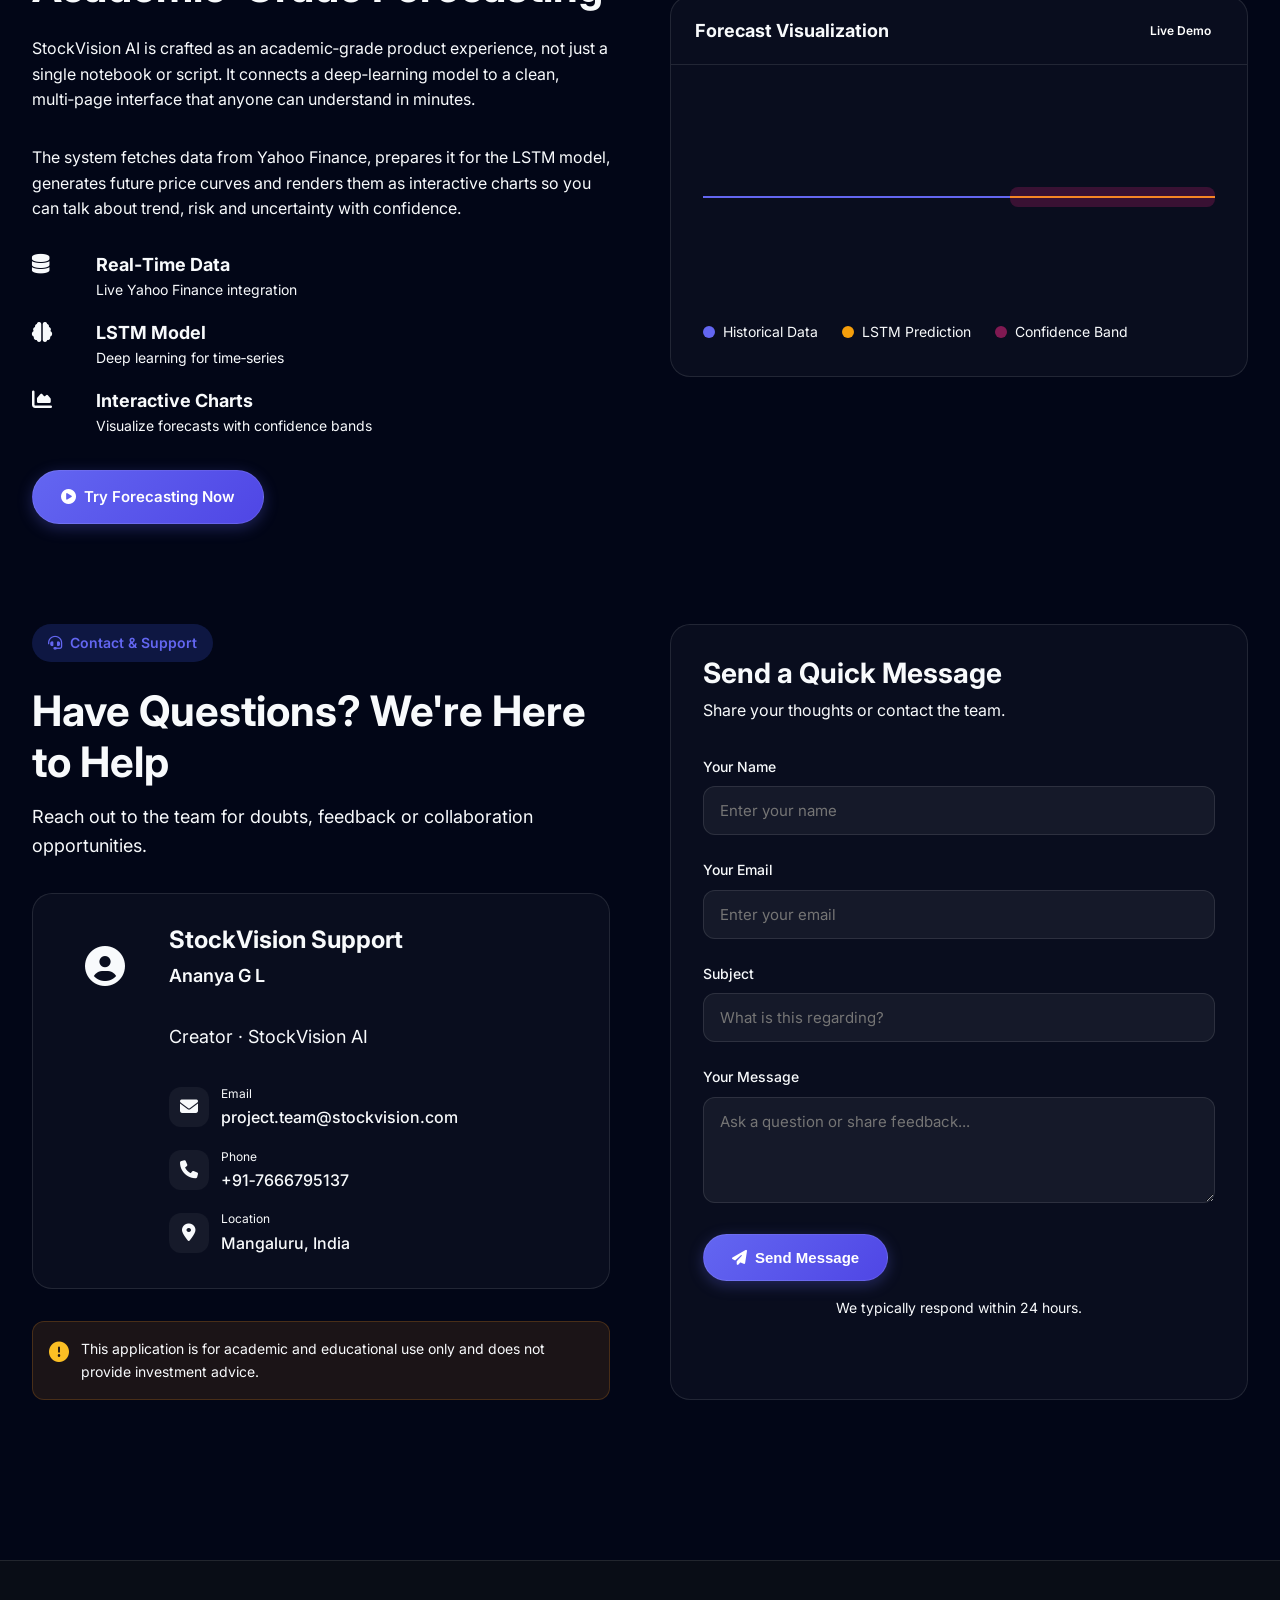
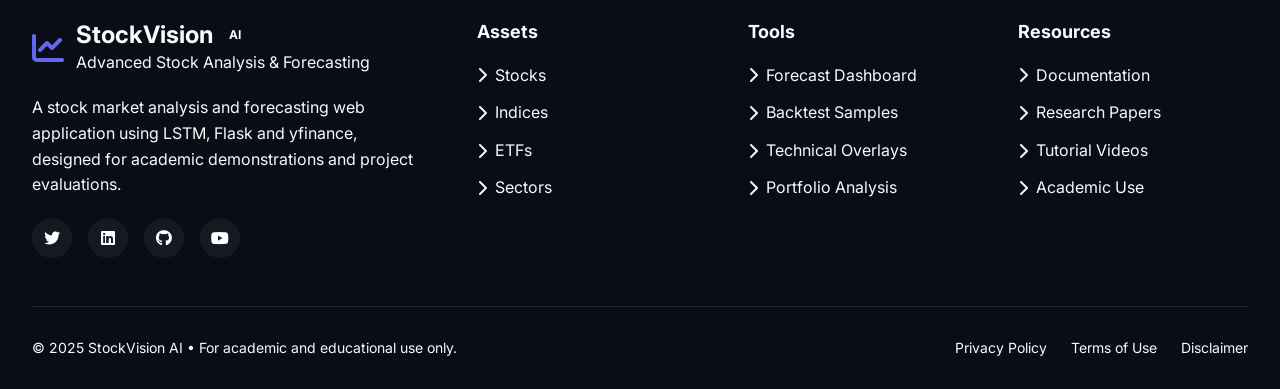
==== commit 6fa1033e: "Initial commit" ====
--- a/frontend/index.html
+++ b/frontend/index.html
@@ -1,16 +1,20 @@
 <!DOCTYPE html>
 <html lang="en">
+
 <head>
   <meta charset="UTF-8" />
   <title>StockVision AI – Advanced Stock Analysis Platform</title>
   <meta name="viewport" content="width=device-width, initial-scale=1.0" />
   <link rel="stylesheet" href="style.css" />
   <link rel="stylesheet" href="https://cdnjs.cloudflare.com/ajax/libs/font-awesome/6.4.0/css/all.min.css">
-  <link href="https://fonts.googleapis.com/css2?family=Inter:wght@300;400;500;600;700;800&display=swap" rel="stylesheet">
+  <link href="https://fonts.googleapis.com/css2?family=Inter:wght@300;400;500;600;700;800&display=swap"
+    rel="stylesheet">
 </head>
+
 <body>
   <!-- Animated background elements -->
-  <div class="bg-gradient"></div>
+  <div class="bg-premium" style="background-image: url('bg-premium.png');"></div>
+  <div class="bg-overlay"></div>
   <div class="floating-elements">
     <div class="float-circle circle-1"></div>
     <div class="float-circle circle-2"></div>
@@ -18,7 +22,7 @@
   </div>
 
   <!-- Navbar -->
-  <header class="navbar">
+  <header class="navbar glass">
     <div class="navbar-inner">
       <div class="nav-brand">
         <div class="nav-logo">
@@ -30,11 +34,11 @@
         </div>
       </div>
       <nav class="nav-links">
-        <a href="#markets" class="nav-link"><i class="fas fa-chart-bar"></i> Markets</a>
+        <a href="#markets" class="nav-link"><i class="fas fa-chart-pie"></i> Markets</a>
         <a href="#ideas" class="nav-link"><i class="fas fa-lightbulb"></i> Ideas</a>
-        <a href="#about" class="nav-link"><i class="fas fa-info-circle"></i> About</a>
         <a href="#support" class="nav-link"><i class="fas fa-headset"></i> Support</a>
-        <a href="login.html" class="btn-login"><i class="fas fa-sign-in-alt"></i> Login</a>
+        <a href="login.html" class="btn-primary" style="padding: 10px 24px;"><i class="fas fa-sign-in-alt"></i>
+          Login</a>
       </nav>
       <button class="mobile-menu-btn">
         <i class="fas fa-bars"></i>
@@ -43,37 +47,33 @@
   </header>
 
   <!-- Live market data strip -->
-  <section class="live-data-strip">
+  <section class="live-data-strip glass-morphism">
     <div class="live-data-inner">
       <div class="live-ticker">
         <div class="ticker-item active">
           <span class="ticker-label">NIFTY 50</span>
-          <span class="ticker-value">23,650.45</span>
-          <span class="ticker-change up">+0.84% <i class="fas fa-arrow-up"></i></span>
+          <span class="ticker-value">24,120.45</span>
+          <span class="ticker-change up">+1.24% <i class="fas fa-arrow-up"></i></span>
         </div>
         <div class="ticker-item">
           <span class="ticker-label">SENSEX</span>
-          <span class="ticker-value">78,320.12</span>
-          <span class="ticker-change up">+0.67% <i class="fas fa-arrow-up"></i></span>
+          <span class="ticker-value">79,420.12</span>
+          <span class="ticker-change up">+0.95% <i class="fas fa-arrow-up"></i></span>
         </div>
         <div class="ticker-item">
           <span class="ticker-label">NIFTY BANK</span>
-          <span class="ticker-value">51,210.90</span>
-          <span class="ticker-change down">‑0.23% <i class="fas fa-arrow-down"></i></span>
-        </div>
-        <div class="ticker-item">
-          <span class="ticker-label">INDIA VIX</span>
-          <span class="ticker-value">12.21</span>
-          <span class="ticker-change down">‑1.05% <i class="fas fa-arrow-down"></i></span>
+          <span class="ticker-value">52,110.90</span>
+          <span class="ticker-change down">‑0.15% <i class="fas fa-arrow-down"></i></span>
         </div>
       </div>
       <div class="market-mood">
         <div class="mood-indicator">
-          <div class="mood-dot"></div>
-          <span>Market Mood: <strong>Neutral</strong></span>
-        </div>
-        <a href="login.html" class="btn-dashboard">
-          <i class="fas fa-tachometer-alt"></i> Launch Dashboard
+          <div class="mood-dot" style="background: var(--success);"></div>
+          <span>Market Mood: <strong style="color: var(--success);">Bullish</strong></span>
+        </div>
+        <a href="login.html" class="btn-primary"
+          style="padding: 8px 16px; font-size: 13px; background: var(--grad-indigo);">
+          <i class="fas fa-rocket"></i> Launch Terminal
         </a>
       </div>
     </div>
@@ -82,24 +82,26 @@
   <!-- Hero Section -->
   <main class="landing-container">
     <section class="hero-section">
-      <div class="hero-content">
-        <div class="hero-badge">
-          <i class="fas fa-graduation-cap"></i>
-          <span>Academic Stock Analysis Project</span>
+      <div class="hero-content reveal-up">
+        <div class="hero-badge glass-morphism">
+          <i class="fas fa-stars" style="color: var(--accent);"></i>
+          <span>The Next Generation of Analysis</span>
         </div>
         <h1 class="hero-title">
-          Visualize, Analyse & Forecast
-          <span class="gradient-text">Indian Markets</span> with AI
+          The Future of
+          <span class="gradient-text">Stock Intelligence</span>
         </h1>
         <p class="hero-description">
-          A complete web application combining LSTM forecasting, real-time Yahoo Finance data, and an intuitive dashboard — designed for academic demonstrations and project evaluations.
+          Experience academic-grade prediction power with a cinematic interface. Levering LSTM neural networks and ARIMA
+          time-series models for unparalleled market insights.
         </p>
         <div class="hero-actions">
-          <a href="login.html" class="btn-primary">
-            <i class="fas fa-mobile-alt"></i> Login with Mobile OTP
+          <a href="login.html" class="btn-primary"
+            style="background: var(--grad-premium); border-radius: 12px; padding: 18px 36px;">
+            <i class="fas fa-sparkles"></i> Get Started Free
           </a>
-          <a href="knowmore.html" class="btn-outline">
-            <i class="fas fa-rocket"></i> Get Knowledge on stocks
+          <a href="knowmore.html" class="btn-outline" style="border-radius: 12px; padding: 18px 36px;">
+            <i class="fas fa-book-open"></i> View Research
           </a>
         </div>
         <div class="hero-stats">
@@ -534,7 +536,7 @@
           </div>
           <h2>Have Questions? We're Here to Help</h2>
           <p>Reach out to the team for doubts, feedback or collaboration opportunities.</p>
-          
+
           <div class="contact-card">
             <div class="contact-avatar">
               <i class="fas fa-user-circle"></i>
@@ -543,7 +545,7 @@
               <h3>StockVision Support</h3>
               <p class="contact-name">Ananya G L</p>
               <p class="contact-role">Creator · StockVision AI</p>
-              
+
               <div class="contact-methods">
                 <div class="method">
                   <i class="fas fa-envelope"></i>
@@ -569,50 +571,51 @@
               </div>
             </div>
           </div>
-          
+
           <div class="disclaimer">
             <i class="fas fa-exclamation-circle"></i>
             <p>This application is for academic and educational use only and does not provide investment advice.</p>
           </div>
         </div>
-        
+
         <div class="contact-form">
           <div class="form-header">
             <h3>Send a Quick Message</h3>
             <p>Share your thoughts or contact the team.</p>
           </div>
-          
+
           <!-- Formspree Contact Form - -->
           <form action="https://formspree.io/f/mjknjawj" method="POST" id="contactForm">
             <!-- Hidden Formspree fields for better control -->
             <input type="hidden" name="_subject" value="New Message from StockVision AI Website">
             <input type="hidden" name="_replyto" id="replyto-field">
             <input type="text" name="_gotcha" style="display:none">
-            
+
             <div class="form-group">
               <label for="name">Your Name</label>
               <input type="text" id="name" name="name" placeholder="Enter your name" required>
             </div>
-            
+
             <div class="form-group">
               <label for="email">Your Email</label>
               <input type="email" id="email" name="email" placeholder="Enter your email" required>
             </div>
-            
+
             <div class="form-group">
               <label for="subject">Subject</label>
               <input type="text" id="subject" name="_subject" placeholder="What is this regarding?" required>
             </div>
-            
+
             <div class="form-group">
               <label for="message">Your Message</label>
-              <textarea id="message" name="message" rows="4" placeholder="Ask a question or share feedback..." required></textarea>
-            </div>
-            
+              <textarea id="message" name="message" rows="4" placeholder="Ask a question or share feedback..."
+                required></textarea>
+            </div>
+
             <button type="submit" class="btn-primary">
               <i class="fas fa-paper-plane"></i> Send Message
             </button>
-            
+
             <p class="form-note">We typically respond within 24 hours.</p>
           </form>
         </div>
@@ -633,7 +636,8 @@
             </div>
           </div>
           <p class="footer-description">
-            A stock market analysis and forecasting web application using LSTM, Flask and yfinance, designed for academic demonstrations and project evaluations.
+            A stock market analysis and forecasting web application using LSTM, Flask and yfinance, designed for
+            academic demonstrations and project evaluations.
           </p>
           <div class="footer-social">
             <a href="#"><i class="fab fa-twitter"></i></a>
@@ -642,7 +646,7 @@
             <a href="#"><i class="fab fa-youtube"></i></a>
           </div>
         </div>
-        
+
         <div class="footer-links">
           <div class="link-column">
             <h4>Assets</h4>
@@ -651,7 +655,7 @@
             <a href="#"><i class="fas fa-chevron-right"></i> ETFs</a>
             <a href="#"><i class="fas fa-chevron-right"></i> Sectors</a>
           </div>
-          
+
           <div class="link-column">
             <h4>Tools</h4>
             <a href="dashboard.html"><i class="fas fa-chevron-right"></i> Forecast Dashboard</a>
@@ -659,7 +663,7 @@
             <a href="#"><i class="fas fa-chevron-right"></i> Technical Overlays</a>
             <a href="#"><i class="fas fa-chevron-right"></i> Portfolio Analysis</a>
           </div>
-          
+
           <div class="link-column">
             <h4>Resources</h4>
             <a href="#"><i class="fas fa-chevron-right"></i> Documentation</a>
@@ -669,7 +673,7 @@
           </div>
         </div>
       </div>
-      
+
       <div class="footer-bottom">
         <div class="copyright">
           <p>© 2025 StockVision AI • For academic and educational use only.</p>
@@ -685,29 +689,29 @@
 
   <script>
     // Formspree integration enhancements
-    document.addEventListener('DOMContentLoaded', function() {
+    document.addEventListener('DOMContentLoaded', function () {
       const contactForm = document.getElementById('contactForm');
-      
+
       if (contactForm) {
         // Auto-set replyto field from email input
         const emailInput = contactForm.querySelector('#email');
         const replytoField = contactForm.querySelector('#replyto-field');
-        
+
         if (emailInput && replytoField) {
-          emailInput.addEventListener('input', function() {
+          emailInput.addEventListener('input', function () {
             replytoField.value = emailInput.value;
           });
         }
-        
+
         // Optional: Add loading state on form submission
-        contactForm.addEventListener('submit', function() {
+        contactForm.addEventListener('submit', function () {
           const submitBtn = contactForm.querySelector('button[type="submit"]');
           if (submitBtn) {
             submitBtn.innerHTML = '<i class="fas fa-spinner fa-spin"></i> Sending...';
             submitBtn.disabled = true;
           }
         });
-        
+
         // Check for Formspree success/error in URL
         const urlParams = new URLSearchParams(window.location.search);
         if (urlParams.has('success')) {
@@ -723,14 +727,14 @@
             `;
             formHeader.parentNode.insertBefore(successMsg, formHeader.nextSibling);
           }
-          
+
           // Clear the form
           contactForm.reset();
-          
+
           // Remove success parameter from URL
           history.replaceState({}, document.title, window.location.pathname);
         }
-        
+
         if (urlParams.has('error')) {
           // Show error message
           const formHeader = document.querySelector('.contact-form .form-header');
@@ -746,19 +750,19 @@
           }
         }
       }
-      
+
       // Mobile menu toggle
       const mobileMenuBtn = document.querySelector('.mobile-menu-btn');
       const navLinks = document.querySelector('.nav-links');
-      
+
       if (mobileMenuBtn && navLinks) {
-        mobileMenuBtn.addEventListener('click', function() {
+        mobileMenuBtn.addEventListener('click', function () {
           navLinks.classList.toggle('active');
           mobileMenuBtn.querySelector('i').classList.toggle('fa-bars');
           mobileMenuBtn.querySelector('i').classList.toggle('fa-times');
         });
       }
-      
+
       // Live ticker animation
       const tickerItems = document.querySelectorAll('.ticker-item');
       if (tickerItems.length > 0) {
@@ -772,4 +776,5 @@
     });
   </script>
 </body>
+
 </html>
--- a/frontend/style.css
+++ b/frontend/style.css
@@ -1,32 +1,45 @@
 :root {
-  --primary: #4361ee;
-  --primary-dark: #3a56d4;
-  --secondary: #7209b7;
-  --accent: #f72585;
-  --success: #4cc9f0;
-  --success-dark: #2a9d8f;
-  --danger: #f94144;
-  --warning: #f8961e;
-  --dark: #14213d;
-  --dark-light: #1d3557;
-  --light: #f8f9fa;
-  --gray: #6c757d;
-  --gray-light: #e9ecef;
-  --gradient-primary: linear-gradient(135deg, #4361ee, #3a0ca3);
-  --gradient-secondary: linear-gradient(135deg, #7209b7, #f72585);
-  --gradient-accent: linear-gradient(135deg, #4cc9f0, #4895ef);
-  --gradient-dark: linear-gradient(135deg, #14213d, #1d3557);
-  --shadow-sm: 0 4px 12px rgba(0, 0, 0, 0.08);
-  --shadow-md: 0 8px 24px rgba(0, 0, 0, 0.12);
-  --shadow-lg: 0 16px 48px rgba(0, 0, 0, 0.16);
-  --shadow-xl: 0 24px 64px rgba(0, 0, 0, 0.2);
+  /* Ultra-Premium Palette */
+  --primary: #6366f1;
+  /* Indigo-500 */
+  --primary-glow: rgba(99, 102, 241, 0.5);
+  --primary-dark: #4f46e5;
+  --secondary: #06b6d4;
+  /* Cyan-500 */
+  --accent: #f59e0b;
+  /* Amber-500 */
+  --success: #10b981;
+  /* Emerald-500 */
+  --danger: #f43f5e;
+  /* Rose-500 */
+  --warning: #fbbf24;
+  --dark-950: #020617;
+  --dark-900: #0f172a;
+  --dark-800: #1e293b;
+  --light: #f8fafc;
+  --gray-400: #94a3b8;
+  --gray-700: #334155;
+
+  /* Premium Gradients */
+  --glass-bg: rgba(15, 23, 42, 0.6);
+  --glass-border: rgba(255, 255, 255, 0.08);
+  --grad-premium: linear-gradient(135deg, #6366f1, #a855f7, #ec4899);
+  --grad-indigo: linear-gradient(135deg, #6366f1, #4f46e5);
+  --grad-dark: linear-gradient(to bottom, #020617, #0f172a);
+
+  /* Shadows & Effects */
+  --shadow-premium: 0 20px 40px -15px rgba(0, 0, 0, 0.7);
+  --glow-primary: 0 0 20px rgba(99, 102, 241, 0.3);
+
+  /* Radii & Transitions */
   --radius-sm: 8px;
-  --radius-md: 16px;
-  --radius-lg: 24px;
-  --radius-xl: 32px;
+  --radius-md: 12px;
+  --radius-lg: 20px;
   --radius-full: 9999px;
-  --transition: all 0.3s cubic-bezier(0.4, 0, 0.2, 1);
-  --font-main: 'Inter', -apple-system, BlinkMacSystemFont, 'Segoe UI', sans-serif;
+  --transition-smooth: all 0.4s cubic-bezier(0.16, 1, 0.3, 1);
+  --transition-bounce: all 0.5s cubic-bezier(0.34, 1.56, 0.64, 1);
+
+  --font-main: 'Inter', -apple-system, BlinkMacSystemFont, 'Segoe UI', Roboto, sans-serif;
 }
 
 * {
@@ -41,22 +54,91 @@
 
 body {
   font-family: var(--font-main);
-  background-color: #0a0e17;
+  background-color: var(--dark-950);
   color: var(--light);
   overflow-x: hidden;
   position: relative;
-}
-
-/* Animated Background Elements */
+  line-height: 1.6;
+}
+
+/* Glassmorphism Global Styles */
+.glass {
+  background: var(--glass-bg);
+  backdrop-filter: blur(12px);
+  -webkit-backdrop-filter: blur(12px);
+  border: 1px solid var(--glass-border);
+  box-shadow: var(--shadow-premium);
+}
+
+.glass-morphism {
+  background: rgba(255, 255, 255, 0.03);
+  backdrop-filter: blur(8px);
+  border: 1px solid rgba(255, 255, 255, 0.05);
+}
+
+/* Premium Reveal Animations */
+@keyframes fadeInUp {
+  from {
+    opacity: 0;
+    transform: translateY(30px);
+  }
+
+  to {
+    opacity: 1;
+    transform: translateY(0);
+  }
+}
+
+@keyframes fadeInScale {
+  from {
+    opacity: 0;
+    transform: scale(0.95);
+  }
+
+  to {
+    opacity: 1;
+    transform: scale(1);
+  }
+}
+
+@keyframes shimer {
+  0% {
+    background-position: -200% 0;
+  }
+
+  100% {
+    background-position: 200% 0;
+  }
+}
+
+.reveal-up {
+  animation: fadeInUp 0.8s cubic-bezier(0.16, 1, 0.3, 1) both;
+}
+
+.reveal-scale {
+  animation: fadeInScale 0.8s cubic-bezier(0.16, 1, 0.3, 1) both;
+}
+
+.delay-1 {
+  animation-delay: 0.1s;
+}
+
+.delay-2 {
+  animation-delay: 0.2s;
+}
+
+.delay-3 {
+  animation-delay: 0.3s;
+}
+
+/* Sleek Professional Background */
 .bg-gradient {
   position: fixed;
   top: 0;
   left: 0;
   width: 100%;
   height: 100%;
-  background: radial-gradient(circle at 20% 50%, rgba(67, 97, 238, 0.15) 0%, transparent 50%),
-              radial-gradient(circle at 80% 20%, rgba(114, 9, 183, 0.1) 0%, transparent 50%),
-              radial-gradient(circle at 40% 80%, rgba(76, 201, 240, 0.1) 0%, transparent 50%);
+  background: linear-gradient(to bottom, #030712, #0f172a);
   z-index: -2;
 }
 
@@ -65,51 +147,24 @@
   width: 100%;
   height: 100%;
   z-index: -1;
-  overflow: hidden;
+  opacity: 0.25;
+  background-image:
+    linear-gradient(rgba(255, 255, 255, 0.02) 1px, transparent 1px),
+    linear-gradient(90deg, rgba(255, 255, 255, 0.02) 1px, transparent 1px);
+  background-size: 40px 40px;
 }
 
 .float-circle {
-  position: absolute;
-  border-radius: 50%;
-  filter: blur(60px);
-  opacity: 0.3;
-}
-
-.circle-1 {
-  width: 400px;
-  height: 400px;
-  background: var(--primary);
-  top: 10%;
-  left: 5%;
-  animation: float 20s infinite ease-in-out;
-}
-
-.circle-2 {
-  width: 300px;
-  height: 300px;
-  background: var(--secondary);
-  top: 60%;
-  right: 10%;
-  animation: float 25s infinite ease-in-out reverse;
-}
-
-.circle-3 {
-  width: 250px;
-  height: 250px;
-  background: var(--accent);
-  bottom: 10%;
-  left: 20%;
-  animation: float 30s infinite ease-in-out;
-}
-
-@keyframes float {
-  0%, 100% { transform: translate(0, 0) scale(1); }
-  33% { transform: translate(30px, -30px) scale(1.05); }
-  66% { transform: translate(-20px, 20px) scale(0.95); }
+  display: none;
 }
 
 /* Typography */
-h1, h2, h3, h4, h5, h6 {
+h1,
+h2,
+h3,
+h4,
+h5,
+h6 {
   font-weight: 700;
   line-height: 1.2;
 }
@@ -123,7 +178,11 @@
 }
 
 /* Buttons */
-.btn-primary, .btn-outline, .btn-section, .btn-login, .btn-dashboard {
+.btn-primary,
+.btn-outline,
+.btn-section,
+.btn-login,
+.btn-dashboard {
   display: inline-flex;
   align-items: center;
   justify-content: center;
@@ -140,14 +199,15 @@
 }
 
 .btn-primary {
-  background: var(--gradient-primary);
+  background: var(--grad-indigo);
   color: white;
-  box-shadow: var(--shadow-md);
+  box-shadow: 0 4px 15px rgba(99, 102, 241, 0.3);
+  border: 1px solid rgba(255, 255, 255, 0.1);
 }
 
 .btn-primary:hover {
-  transform: translateY(-3px);
-  box-shadow: var(--shadow-lg);
+  transform: translateY(-2px) scale(1.02);
+  box-shadow: 0 8px 25px rgba(99, 102, 241, 0.4);
 }
 
 .btn-outline {
@@ -197,8 +257,8 @@
   top: 0;
   z-index: 100;
   backdrop-filter: blur(20px);
-  background: rgba(10, 14, 23, 0.85);
-  border-bottom: 1px solid rgba(255, 255, 255, 0.1);
+  background: rgba(3, 7, 18, 0.7);
+  border-bottom: 1px solid var(--glass-border);
   padding: 16px 0;
 }
 
@@ -280,8 +340,8 @@
 
 /* Live Data Strip */
 .live-data-strip {
-  background: rgba(20, 33, 61, 0.8);
-  border-bottom: 1px solid rgba(255, 255, 255, 0.1);
+  background: rgba(20, 33, 61, 0.4);
+  border-bottom: 1px solid var(--glass-border);
   padding: 12px 0;
 }
 
@@ -364,8 +424,15 @@
 }
 
 @keyframes pulse {
-  0%, 100% { opacity: 1; }
-  50% { opacity: 0.5; }
+
+  0%,
+  100% {
+    opacity: 1;
+  }
+
+  50% {
+    opacity: 0.5;
+  }
 }
 
 /* Hero Section */
@@ -825,18 +892,18 @@
 }
 
 .img-1 {
-  background-image: linear-gradient(rgba(10, 14, 23, 0.7), rgba(10, 14, 23, 0.9)), 
-                    url('https://images.unsplash.com/photo-1611974789855-9c2a0a7236a3?ixlib=rb-4.0.3&ixid=M3wxMjA3fDB8MHxwaG90by1wYWdlfHx8fGVufDB8fHx8fA%3D%3D&auto=format&fit=crop&w=2070&q=80');
+  background-image: linear-gradient(rgba(10, 14, 23, 0.7), rgba(10, 14, 23, 0.9)),
+    url('https://images.unsplash.com/photo-1611974789855-9c2a0a7236a3?ixlib=rb-4.0.3&ixid=M3wxMjA3fDB8MHxwaG90by1wYWdlfHx8fGVufDB8fHx8fA%3D%3D&auto=format&fit=crop&w=2070&q=80');
 }
 
 .img-2 {
-  background-image: linear-gradient(rgba(10, 14, 23, 0.7), rgba(10, 14, 23, 0.9)), 
-                    url('https://images.unsplash.com/photo-1558618666-fcd25c85cd64?ixlib=rb-4.0.3&ixid=M3wxMjA3fDB8MHxwaG90by1wYWdlfHx8fGVufDB8fHx8fA%3D%3D&auto=format&fit=crop&w=2070&q=80');
+  background-image: linear-gradient(rgba(10, 14, 23, 0.7), rgba(10, 14, 23, 0.9)),
+    url('https://images.unsplash.com/photo-1558618666-fcd25c85cd64?ixlib=rb-4.0.3&ixid=M3wxMjA3fDB8MHxwaG90by1wYWdlfHx8fGVufDB8fHx8fA%3D%3D&auto=format&fit=crop&w=2070&q=80');
 }
 
 .img-3 {
-  background-image: linear-gradient(rgba(10, 14, 23, 0.7), rgba(10, 14, 23, 0.9)), 
-                    url('https://images.unsplash.com/photo-1497366216548-37526070297c?ixlib=rb-4.0.3&ixid=M3wxMjA3fDB8MHxwaG90by1wYWdlfHx8fGVufDB8fHx8fA%3D%3D&auto=format&fit=crop&w=2069&q=80');
+  background-image: linear-gradient(rgba(10, 14, 23, 0.7), rgba(10, 14, 23, 0.9)),
+    url('https://images.unsplash.com/photo-1497366216548-37526070297c?ixlib=rb-4.0.3&ixid=M3wxMjA3fDB8MHxwaG90by1wYWdlfHx8fGVufDB8fHx8fA%3D%3D&auto=format&fit=crop&w=2069&q=80');
 }
 
 .visual-overlay {
@@ -1460,11 +1527,11 @@
   .hero-title {
     font-size: 48px;
   }
-  
+
   .section-title h2 {
     font-size: 36px;
   }
-  
+
   .about-content h2,
   .contact-info h2 {
     font-size: 36px;
@@ -1476,22 +1543,22 @@
     grid-template-columns: 1fr;
     gap: 40px;
   }
-  
+
   .hero-visual {
     order: -1;
   }
-  
+
   .about-container,
   .contact-container {
     grid-template-columns: 1fr;
     gap: 40px;
   }
-  
+
   .footer-main {
     grid-template-columns: 1fr;
     gap: 40px;
   }
-  
+
   .market-cards-grid,
   .visual-grid,
   .portfolio-grid {
@@ -1503,44 +1570,44 @@
   .navbar-inner {
     padding: 0 20px;
   }
-  
+
   .nav-links {
     display: none;
   }
-  
+
   .mobile-menu-btn {
     display: block;
   }
-  
+
   .live-data-inner {
     flex-direction: column;
     gap: 20px;
     align-items: flex-start;
   }
-  
+
   .hero-title {
     font-size: 36px;
   }
-  
+
   .hero-actions {
     flex-direction: column;
   }
-  
+
   .hero-stats {
     flex-direction: column;
   }
-  
+
   .section-header {
     flex-direction: column;
     align-items: flex-start;
     gap: 20px;
   }
-  
+
   .footer-links {
     grid-template-columns: 1fr;
     gap: 30px;
   }
-  
+
   .footer-bottom {
     flex-direction: column;
     gap: 20px;
@@ -1549,25 +1616,26 @@
 }
 
 @media (max-width: 576px) {
+
   .landing-container,
   .navbar-inner,
   .live-data-inner,
   .footer-container {
     padding: 0 16px;
   }
-  
+
   .hero-title {
     font-size: 32px;
   }
-  
+
   .section-title h2 {
     font-size: 28px;
   }
-  
+
   .device-mockup {
     width: 280px;
   }
-  
+
   .device-frame {
     height: 560px;
   }
